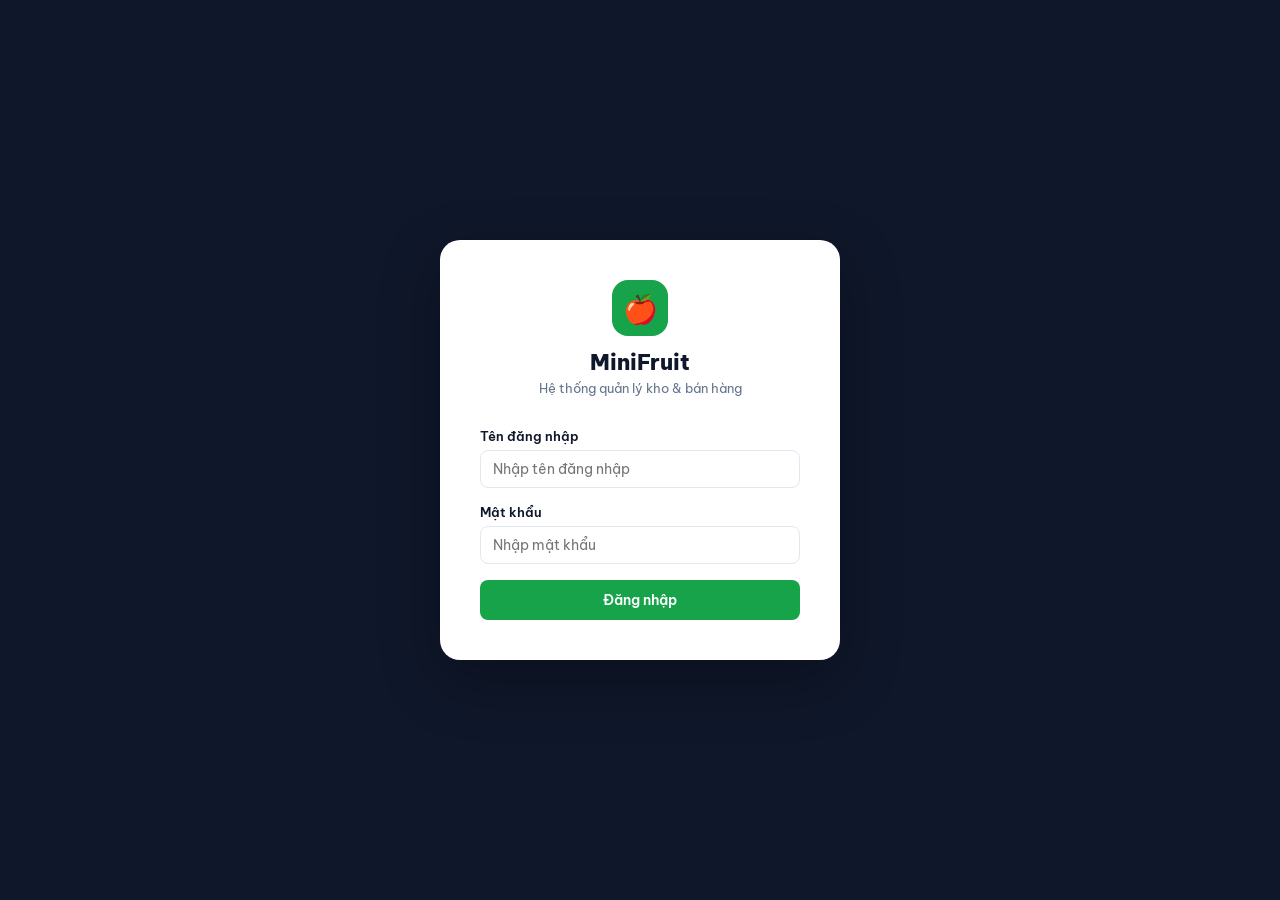
==== index.html @ 083e9dae "Up dự án để lấy tên miền" ====
<!DOCTYPE html>
<html lang="vi">
<head>
    <meta charset="UTF-8">
    <meta name="viewport" content="width=device-width, initial-scale=1.0">
    <title>MiniFruit — Đăng nhập</title>
    <link rel="stylesheet" href="css/style.css">
</head>
<body>
<div class="login-page">
    <div class="login-card">
        <div class="login-logo">
            <div class="icon">🍎</div>
            <h1>MiniFruit</h1>
            <p>Hệ thống quản lý kho & bán hàng</p>
        </div>
        <div class="alert alert-danger" id="error-msg"></div>
        <div class="form-group">
            <label class="form-label">Tên đăng nhập</label>
            <input class="form-control" type="text" id="username" placeholder="Nhập tên đăng nhập">
        </div>
        <div class="form-group">
            <label class="form-label">Mật khẩu</label>
            <input class="form-control" type="password" id="password" placeholder="Nhập mật khẩu">
        </div>
        <button class="btn btn-primary" style="width:100%;justify-content:center;padding:11px"
                id="btn-login" onclick="doLogin()">
            Đăng nhập
        </button>
    </div>
</div>
<script src="js/auth.js"></script>
<script>
    // Thêm dòng này vào đầu script của index.html
    localStorage.setItem('loginUrl', window.location.href);
    if (localStorage.getItem('token')) window.location.href = 'dashboard.html';

    async function doLogin() {
        const btn = document.getElementById('btn-login');
        const err = document.getElementById('error-msg');
        const username = document.getElementById('username').value.trim();
        const password = document.getElementById('password').value;

        if (!username || !password) {
            err.textContent = 'Vui lòng nhập đầy đủ thông tin';
            err.classList.add('show'); return;
        }

        btn.innerHTML = '<span class="spinner"></span> Đang đăng nhập...';
        btn.disabled = true;

        try {
            const res = await fetch('https://minifruit-backend-production.up.railway.app/api/auth/login', {
                method: 'POST',
                headers: { 'Content-Type': 'application/json' },
                body: JSON.stringify({ username, password })
            });
            const data = await res.json();
            if (res.ok) {
                saveAuth(data);
                window.location.href = 'dashboard.html';
            } else {
                err.textContent = data || 'Sai tên đăng nhập hoặc mật khẩu';
                err.classList.add('show');
            }
        } catch (e) {
            err.textContent = 'Không kết nối được server';
            err.classList.add('show');
        }

        btn.innerHTML = 'Đăng nhập';
        btn.disabled = false;
    }

    document.addEventListener('keydown', e => {
        if (e.key === 'Enter') doLogin();
    });
</script>
</body>
</html>
---- css/style.css ----
@import url('https://fonts.googleapis.com/css2?family=Be+Vietnam+Pro:wght@300;400;500;600;700&display=swap');

:root {
    --primary: #16a34a;
    --primary-dark: #15803d;
    --primary-light: #dcfce7;
    --sidebar-bg: #0f172a;
    --sidebar-text: #94a3b8;
    --sidebar-active: #1e293b;
    --bg: #f8fafc;
    --card: #ffffff;
    --text: #0f172a;
    --text-muted: #64748b;
    --border: #e2e8f0;
    --danger: #ef4444;
    --warning: #f59e0b;
    --info: #3b82f6;
    --shadow: 0 1px 3px rgba(0,0,0,0.08), 0 1px 2px rgba(0,0,0,0.04);
    --shadow-md: 0 4px 6px rgba(0,0,0,0.07), 0 2px 4px rgba(0,0,0,0.05);
}

* { margin: 0; padding: 0; box-sizing: border-box; }

body {
    font-family: 'Be Vietnam Pro', sans-serif;
    background: var(--bg);
    color: var(--text);
    font-size: 14px;
}

/* ===== LAYOUT ===== */
.app-layout {
    display: flex;
    min-height: 100vh;
}

/* ===== SIDEBAR ===== */
.sidebar {
    width: 240px;
    background: var(--sidebar-bg);
    display: flex;
    flex-direction: column;
    position: fixed;
    height: 100vh;
    z-index: 100;
}

.sidebar-logo {
    padding: 24px 20px;
    border-bottom: 1px solid #1e293b;
    display: flex;
    align-items: center;
    gap: 10px;
}

.sidebar-logo .logo-icon {
    width: 36px;
    height: 36px;
    background: var(--primary);
    border-radius: 10px;
    display: flex;
    align-items: center;
    justify-content: center;
    font-size: 18px;
}

.sidebar-logo span {
    color: #fff;
    font-size: 16px;
    font-weight: 700;
    letter-spacing: -0.3px;
}

.sidebar-nav {
    flex: 1;
    padding: 16px 0;
    overflow-y: auto;
}

.nav-section {
    padding: 0 12px;
    margin-bottom: 8px;
}

.nav-label {
    color: #475569;
    font-size: 10px;
    font-weight: 600;
    text-transform: uppercase;
    letter-spacing: 1px;
    padding: 8px 8px 4px;
}

.nav-item {
    display: flex;
    align-items: center;
    gap: 10px;
    padding: 9px 12px;
    border-radius: 8px;
    color: var(--sidebar-text);
    text-decoration: none;
    font-size: 13.5px;
    font-weight: 500;
    transition: all 0.15s;
    margin-bottom: 2px;
    cursor: pointer;
}

.nav-item:hover {
    background: #1e293b;
    color: #fff;
}

.nav-item.active {
    background: var(--primary);
    color: #fff;
}

.nav-item .icon { font-size: 16px; width: 20px; text-align: center; }

.sidebar-footer {
    padding: 16px;
    border-top: 1px solid #1e293b;
}

.user-card {
    display: flex;
    align-items: center;
    gap: 10px;
    padding: 10px;
    border-radius: 8px;
    background: #1e293b;
}

.user-avatar {
    width: 32px;
    height: 32px;
    background: var(--primary);
    border-radius: 8px;
    display: flex;
    align-items: center;
    justify-content: center;
    color: #fff;
    font-weight: 700;
    font-size: 13px;
}

.user-info { flex: 1; }
.user-name { color: #fff; font-size: 13px; font-weight: 600; }
.user-role { color: #64748b; font-size: 11px; }

.btn-logout {
    background: none;
    border: none;
    color: #64748b;
    cursor: pointer;
    font-size: 16px;
    padding: 4px;
    border-radius: 4px;
    transition: color 0.15s;
}
.btn-logout:hover { color: var(--danger); }

/* ===== MAIN CONTENT ===== */
.main-content {
    margin-left: 240px;
    flex: 1;
    display: flex;
    flex-direction: column;
}

.topbar {
    background: var(--card);
    border-bottom: 1px solid var(--border);
    padding: 0 24px;
    height: 60px;
    display: flex;
    align-items: center;
    justify-content: space-between;
    position: sticky;
    top: 0;
    z-index: 50;
}

.topbar-title {
    font-size: 16px;
    font-weight: 700;
    color: var(--text);
}

.topbar-actions { display: flex; align-items: center; gap: 12px; }

.badge-notif {
    position: relative;
    background: none;
    border: none;
    font-size: 18px;
    cursor: pointer;
    padding: 6px;
    border-radius: 8px;
    transition: background 0.15s;
}
.badge-notif:hover { background: var(--bg); }
.badge-notif span {
    position: absolute;
    top: 2px; right: 2px;
    width: 8px; height: 8px;
    background: var(--danger);
    border-radius: 50%;
}

.page-content { padding: 24px; }

/* ===== CARDS ===== */
.card {
    background: var(--card);
    border-radius: 12px;
    border: 1px solid var(--border);
    box-shadow: var(--shadow);
}

.card-header {
    padding: 16px 20px;
    border-bottom: 1px solid var(--border);
    display: flex;
    align-items: center;
    justify-content: space-between;
}

.card-title {
    font-size: 15px;
    font-weight: 700;
    color: var(--text);
}

.card-body { padding: 20px; }

/* ===== STAT CARDS ===== */
.stats-grid {
    display: grid;
    grid-template-columns: repeat(4, 1fr);
    gap: 16px;
    margin-bottom: 24px;
}

.stat-card {
    background: var(--card);
    border-radius: 12px;
    padding: 20px;
    border: 1px solid var(--border);
    box-shadow: var(--shadow);
    display: flex;
    align-items: center;
    gap: 16px;
}

.stat-icon {
    width: 48px;
    height: 48px;
    border-radius: 12px;
    display: flex;
    align-items: center;
    justify-content: center;
    font-size: 22px;
}

.stat-icon.green { background: #dcfce7; }
.stat-icon.blue { background: #dbeafe; }
.stat-icon.amber { background: #fef3c7; }
.stat-icon.red { background: #fee2e2; }

.stat-value {
    font-size: 24px;
    font-weight: 700;
    color: var(--text);
    line-height: 1;
    margin-bottom: 4px;
}

.stat-label { color: var(--text-muted); font-size: 13px; }

/* ===== TABLE ===== */
.table-wrap { overflow-x: auto; }

table {
    width: 100%;
    border-collapse: collapse;
}

thead th {
    padding: 10px 16px;
    text-align: left;
    font-size: 12px;
    font-weight: 600;
    color: var(--text-muted);
    text-transform: uppercase;
    letter-spacing: 0.5px;
    background: var(--bg);
    border-bottom: 1px solid var(--border);
}

tbody td {
    padding: 12px 16px;
    border-bottom: 1px solid var(--border);
    font-size: 13.5px;
    color: var(--text);
}

tbody tr:hover { background: #f8fafc; }
tbody tr:last-child td { border-bottom: none; }

/* ===== BUTTONS ===== */
.btn {
    display: inline-flex;
    align-items: center;
    gap: 6px;
    padding: 8px 16px;
    border-radius: 8px;
    font-size: 13.5px;
    font-weight: 600;
    cursor: pointer;
    border: none;
    transition: all 0.15s;
    text-decoration: none;
    font-family: inherit;
}

.btn-primary { background: var(--primary); color: #fff; }
.btn-primary:hover { background: var(--primary-dark); }
.btn-danger { background: var(--danger); color: #fff; }
.btn-danger:hover { background: #dc2626; }
.btn-outline {
    background: transparent;
    border: 1px solid var(--border);
    color: var(--text);
}
.btn-outline:hover { background: var(--bg); }
.btn-sm { padding: 5px 10px; font-size: 12px; }

/* ===== BADGES ===== */
.badge {
    display: inline-flex;
    align-items: center;
    padding: 3px 8px;
    border-radius: 20px;
    font-size: 11px;
    font-weight: 600;
}
.badge-success { background: #dcfce7; color: #15803d; }
.badge-danger { background: #fee2e2; color: #dc2626; }
.badge-warning { background: #fef3c7; color: #b45309; }
.badge-info { background: #dbeafe; color: #1d4ed8; }

/* ===== FORM ===== */
.form-group { margin-bottom: 16px; }
.form-label {
    display: block;
    font-size: 13px;
    font-weight: 600;
    color: var(--text);
    margin-bottom: 6px;
}
.form-control {
    width: 100%;
    padding: 9px 12px;
    border: 1px solid var(--border);
    border-radius: 8px;
    font-size: 13.5px;
    font-family: inherit;
    color: var(--text);
    background: var(--card);
    transition: border-color 0.15s;
    outline: none;
}
.form-control:focus { border-color: var(--primary); }

.form-grid { display: grid; grid-template-columns: 1fr 1fr; gap: 16px; }

/* ===== MODAL ===== */
.modal-overlay {
    display: none;
    position: fixed;
    inset: 0;
    background: rgba(0,0,0,0.4);
    z-index: 200;
    align-items: center;
    justify-content: center;
}
.modal-overlay.open { display: flex; }
.modal {
    background: var(--card);
    border-radius: 16px;
    width: 480px;
    max-width: 95vw;
    box-shadow: 0 20px 60px rgba(0,0,0,0.15);
    animation: modalIn 0.2s ease;
}
@keyframes modalIn {
    from { transform: scale(0.95); opacity: 0; }
    to { transform: scale(1); opacity: 1; }
}
.modal-header {
    padding: 20px 24px 16px;
    border-bottom: 1px solid var(--border);
    display: flex;
    align-items: center;
    justify-content: space-between;
}
.modal-title { font-size: 16px; font-weight: 700; }
.modal-close {
    background: none; border: none; font-size: 20px;
    cursor: pointer; color: var(--text-muted); padding: 4px;
    border-radius: 6px; transition: background 0.15s;
}
.modal-close:hover { background: var(--bg); }
.modal-body { padding: 20px 24px; }
.modal-footer {
    padding: 16px 24px;
    border-top: 1px solid var(--border);
    display: flex;
    justify-content: flex-end;
    gap: 10px;
}

/* ===== LOGIN ===== */
.login-page {
    min-height: 100vh;
    background: var(--sidebar-bg);
    display: flex;
    align-items: center;
    justify-content: center;
}
.login-card {
    background: var(--card);
    border-radius: 20px;
    padding: 40px;
    width: 400px;
    box-shadow: 0 20px 60px rgba(0,0,0,0.3);
}
.login-logo {
    text-align: center;
    margin-bottom: 32px;
}
.login-logo .icon {
    width: 56px; height: 56px;
    background: var(--primary);
    border-radius: 16px;
    display: flex; align-items: center; justify-content: center;
    font-size: 28px; margin: 0 auto 12px;
}
.login-logo h1 { font-size: 22px; font-weight: 800; }
.login-logo p { color: var(--text-muted); font-size: 13px; margin-top: 4px; }

.alert {
    padding: 10px 14px;
    border-radius: 8px;
    font-size: 13px;
    margin-bottom: 16px;
    display: none;
}
.alert-danger { background: #fee2e2; color: #dc2626; border: 1px solid #fca5a5; }
.alert.show { display: block; }

/* ===== SEARCH ===== */
.search-bar {
    display: flex;
    align-items: center;
    gap: 8px;
    background: var(--bg);
    border: 1px solid var(--border);
    border-radius: 8px;
    padding: 0 12px;
}
.search-bar input {
    border: none; background: none; outline: none;
    padding: 8px 0; font-size: 13.5px; font-family: inherit;
    color: var(--text); width: 220px;
}

/* ===== EMPTY STATE ===== */
.empty-state {
    text-align: center;
    padding: 48px 24px;
    color: var(--text-muted);
}
.empty-state .icon { font-size: 40px; margin-bottom: 12px; }
.empty-state p { font-size: 14px; }

/* ===== LOADING ===== */
.spinner {
    width: 20px; height: 20px;
    border: 2px solid #fff;
    border-top-color: transparent;
    border-radius: 50%;
    animation: spin 0.6s linear infinite;
    display: inline-block;
}
@keyframes spin { to { transform: rotate(360deg); } }

/* ===== TOAST ===== */
.toast-container {
    position: fixed;
    bottom: 24px; right: 24px;
    z-index: 999;
    display: flex;
    flex-direction: column;
    gap: 8px;
}
.toast {
    background: var(--sidebar-bg);
    color: #fff;
    padding: 12px 16px;
    border-radius: 10px;
    font-size: 13.5px;
    display: flex;
    align-items: center;
    gap: 8px;
    box-shadow: var(--shadow-md);
    animation: toastIn 0.3s ease;
}
@keyframes toastIn {
    from { transform: translateX(100%); opacity: 0; }
    to { transform: translateX(0); opacity: 1; }
}
.toast.success { border-left: 3px solid var(--primary); }
.toast.error { border-left: 3px solid var(--danger); }
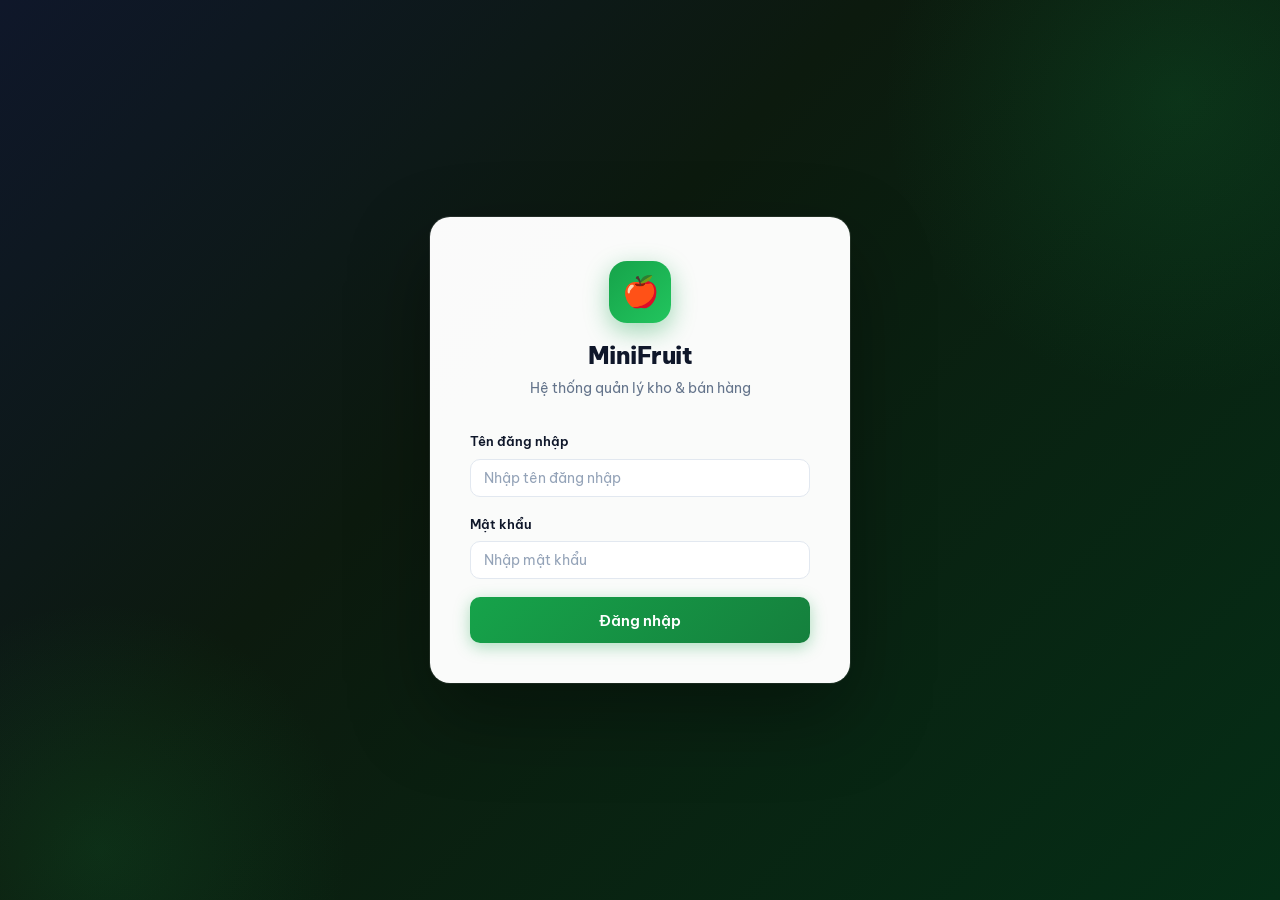
==== commit 445e01f4: "update" ====
--- a/index.html
+++ b/index.html
@@ -4,7 +4,7 @@
     <meta charset="UTF-8">
     <meta name="viewport" content="width=device-width, initial-scale=1.0">
     <title>MiniFruit — Đăng nhập</title>
-    <link rel="stylesheet" href="css/style.css">
+    <link rel="stylesheet" href="css/style.css?v=4">
 </head>
 <body>
 <div class="login-page">
@@ -29,7 +29,7 @@
         </button>
     </div>
 </div>
-<script src="js/auth.js"></script>
+<script src="js/auth.js?v=3"></script>
 <script>
     // Thêm dòng này vào đầu script của index.html
     localStorage.setItem('loginUrl', window.location.href);
@@ -50,7 +50,7 @@
         btn.disabled = true;
 
         try {
-            const res = await fetch('https://minifruit-backend-production.up.railway.app/api/auth/login', {
+            const res = await fetch('https://minifruit-backend-production-f318.up.railway.app/api/auth/login', {
                 method: 'POST',
                 headers: { 'Content-Type': 'application/json' },
                 body: JSON.stringify({ username, password })
--- a/css/style.css
+++ b/css/style.css
@@ -1,526 +1,747 @@
-@import url('https://fonts.googleapis.com/css2?family=Be+Vietnam+Pro:wght@300;400;500;600;700&display=swap');
-
+@import url('https://fonts.googleapis.com/css2?family=Be+Vietnam+Pro:ital,wght@0,300;0,400;0,500;0,600;0,700;0,800;1,400&display=swap');
+
+/* ===== DESIGN TOKENS ===== */
 :root {
-    --primary: #16a34a;
-    --primary-dark: #15803d;
-    --primary-light: #dcfce7;
-    --sidebar-bg: #0f172a;
-    --sidebar-text: #94a3b8;
-    --sidebar-active: #1e293b;
-    --bg: #f8fafc;
-    --card: #ffffff;
-    --text: #0f172a;
-    --text-muted: #64748b;
-    --border: #e2e8f0;
-    --danger: #ef4444;
-    --warning: #f59e0b;
-    --info: #3b82f6;
-    --shadow: 0 1px 3px rgba(0,0,0,0.08), 0 1px 2px rgba(0,0,0,0.04);
-    --shadow-md: 0 4px 6px rgba(0,0,0,0.07), 0 2px 4px rgba(0,0,0,0.05);
-}
-
-* { margin: 0; padding: 0; box-sizing: border-box; }
+    --primary:        #16a34a;
+    --primary-dark:   #15803d;
+    --primary-light:  #f0fdf4;
+    --primary-glow:   rgba(22,163,74,0.25);
+
+    --sidebar-bg:     #0f172a;
+    --sidebar-border: rgba(255,255,255,0.06);
+    --sidebar-hover:  rgba(255,255,255,0.07);
+    --sidebar-active: rgba(22,163,74,0.18);
+    --sidebar-text:   #94a3b8;
+
+    --bg:             #f1f5f9;
+    --card:           #ffffff;
+    --text:           #0f172a;
+    --text-muted:     #64748b;
+    --text-light:     #94a3b8;
+    --border:         #e2e8f0;
+    --border-light:   #f1f5f9;
+
+    --danger:         #ef4444;
+    --danger-light:   #fef2f2;
+    --warning:        #f59e0b;
+    --warning-light:  #fffbeb;
+    --info:           #3b82f6;
+    --info-light:     #eff6ff;
+    --success-light:  #f0fdf4;
+
+    --shadow-xs:  0 1px 2px rgba(15,23,42,0.06);
+    --shadow-sm:  0 2px 8px rgba(15,23,42,0.08), 0 1px 3px rgba(15,23,42,0.06);
+    --shadow-md:  0 8px 24px rgba(15,23,42,0.10), 0 2px 8px rgba(15,23,42,0.06);
+    --shadow-lg:  0 20px 48px rgba(15,23,42,0.14), 0 4px 12px rgba(15,23,42,0.08);
+    --shadow-glow: 0 0 0 3px var(--primary-glow);
+
+    --radius-sm:  6px;
+    --radius-md:  10px;
+    --radius-lg:  14px;
+    --radius-xl:  20px;
+
+    --transition: all 0.18s cubic-bezier(0.4,0,0.2,1);
+}
+
+/* ===== RESET ===== */
+*, *::before, *::after { margin:0; padding:0; box-sizing:border-box; }
+
+html { scroll-behavior: smooth; }
 
 body {
-    font-family: 'Be Vietnam Pro', sans-serif;
+    font-family: 'Be Vietnam Pro', system-ui, sans-serif;
     background: var(--bg);
     color: var(--text);
     font-size: 14px;
+    line-height: 1.5;
+    -webkit-font-smoothing: antialiased;
 }
 
 /* ===== LAYOUT ===== */
-.app-layout {
-    display: flex;
-    min-height: 100vh;
-}
+.app-layout { display:flex; min-height:100vh; }
 
 /* ===== SIDEBAR ===== */
 .sidebar {
-    width: 240px;
+    width: 248px;
     background: var(--sidebar-bg);
+    background-image: linear-gradient(180deg, #0f172a 0%, #0c1220 100%);
     display: flex;
     flex-direction: column;
     position: fixed;
     height: 100vh;
     z-index: 100;
-}
-
+    border-right: 1px solid var(--sidebar-border);
+}
+
+/* Logo */
 .sidebar-logo {
-    padding: 24px 20px;
-    border-bottom: 1px solid #1e293b;
+    padding: 22px 18px;
+    border-bottom: 1px solid var(--sidebar-border);
     display: flex;
     align-items: center;
-    gap: 10px;
+    gap: 12px;
 }
 
 .sidebar-logo .logo-icon {
-    width: 36px;
-    height: 36px;
-    background: var(--primary);
-    border-radius: 10px;
-    display: flex;
-    align-items: center;
-    justify-content: center;
-    font-size: 18px;
+    width: 38px; height: 38px;
+    background: linear-gradient(135deg, #16a34a, #22c55e);
+    border-radius: 11px;
+    display: flex; align-items: center; justify-content: center;
+    font-size: 19px;
+    box-shadow: 0 4px 12px rgba(22,163,74,0.4);
+    flex-shrink: 0;
 }
 
 .sidebar-logo span {
-    color: #fff;
+    color: #f8fafc;
     font-size: 16px;
-    font-weight: 700;
-    letter-spacing: -0.3px;
-}
-
+    font-weight: 800;
+    letter-spacing: -0.4px;
+}
+
+/* Nav */
 .sidebar-nav {
     flex: 1;
-    padding: 16px 0;
+    padding: 14px 10px;
     overflow-y: auto;
-}
-
-.nav-section {
-    padding: 0 12px;
-    margin-bottom: 8px;
-}
-
-.nav-label {
-    color: #475569;
-    font-size: 10px;
-    font-weight: 600;
-    text-transform: uppercase;
-    letter-spacing: 1px;
-    padding: 8px 8px 4px;
-}
+    scrollbar-width: none;
+}
+.sidebar-nav::-webkit-scrollbar { display: none; }
 
 .nav-item {
     display: flex;
     align-items: center;
     gap: 10px;
     padding: 9px 12px;
-    border-radius: 8px;
+    border-radius: var(--radius-md);
     color: var(--sidebar-text);
     text-decoration: none;
     font-size: 13.5px;
     font-weight: 500;
-    transition: all 0.15s;
-    margin-bottom: 2px;
+    transition: var(--transition);
+    margin-bottom: 3px;
     cursor: pointer;
+    position: relative;
 }
 
 .nav-item:hover {
-    background: #1e293b;
-    color: #fff;
+    background: var(--sidebar-hover);
+    color: #e2e8f0;
 }
 
 .nav-item.active {
-    background: var(--primary);
-    color: #fff;
-}
-
-.nav-item .icon { font-size: 16px; width: 20px; text-align: center; }
-
+    background: var(--sidebar-active);
+    color: #4ade80;
+    font-weight: 600;
+}
+
+.nav-item.active::before {
+    content: '';
+    position: absolute;
+    left: 0; top: 20%; height: 60%;
+    width: 3px;
+    background: #22c55e;
+    border-radius: 0 3px 3px 0;
+}
+
+.nav-item .icon {
+    font-size: 16px;
+    width: 22px;
+    text-align: center;
+    opacity: 0.9;
+}
+
+/* Sidebar footer */
 .sidebar-footer {
-    padding: 16px;
-    border-top: 1px solid #1e293b;
+    padding: 14px;
+    border-top: 1px solid var(--sidebar-border);
 }
 
 .user-card {
     display: flex;
     align-items: center;
     gap: 10px;
-    padding: 10px;
-    border-radius: 8px;
-    background: #1e293b;
-}
+    padding: 10px 12px;
+    border-radius: var(--radius-md);
+    background: rgba(255,255,255,0.05);
+    border: 1px solid var(--sidebar-border);
+    transition: var(--transition);
+}
+.user-card:hover { background: rgba(255,255,255,0.08); }
 
 .user-avatar {
-    width: 32px;
-    height: 32px;
-    background: var(--primary);
-    border-radius: 8px;
-    display: flex;
-    align-items: center;
-    justify-content: center;
+    width: 34px; height: 34px;
+    background: linear-gradient(135deg, #16a34a, #22c55e);
+    border-radius: 9px;
+    display: flex; align-items: center; justify-content: center;
     color: #fff;
     font-weight: 700;
     font-size: 13px;
-}
-
-.user-info { flex: 1; }
-.user-name { color: #fff; font-size: 13px; font-weight: 600; }
-.user-role { color: #64748b; font-size: 11px; }
+    flex-shrink: 0;
+    box-shadow: 0 2px 8px rgba(22,163,74,0.35);
+}
+
+.user-info { flex:1; min-width:0; }
+.user-name { color:#f1f5f9; font-size:13px; font-weight:600; white-space:nowrap; overflow:hidden; text-overflow:ellipsis; }
+.user-role { color:#475569; font-size:11px; font-weight:500; margin-top:1px; }
 
 .btn-logout {
-    background: none;
-    border: none;
-    color: #64748b;
-    cursor: pointer;
-    font-size: 16px;
-    padding: 4px;
-    border-radius: 4px;
-    transition: color 0.15s;
-}
-.btn-logout:hover { color: var(--danger); }
+    background: none; border: none;
+    color: #475569; cursor: pointer;
+    font-size: 15px; padding: 5px;
+    border-radius: var(--radius-sm);
+    transition: var(--transition);
+    line-height: 1;
+}
+.btn-logout:hover { color: var(--danger); background: rgba(239,68,68,0.12); }
 
 /* ===== MAIN CONTENT ===== */
-.main-content {
-    margin-left: 240px;
-    flex: 1;
-    display: flex;
-    flex-direction: column;
-}
-
+.main-content { margin-left: 248px; flex:1; display:flex; flex-direction:column; min-height:100vh; }
+
+/* Topbar */
 .topbar {
     background: var(--card);
     border-bottom: 1px solid var(--border);
-    padding: 0 24px;
-    height: 60px;
-    display: flex;
-    align-items: center;
-    justify-content: space-between;
-    position: sticky;
-    top: 0;
-    z-index: 50;
+    padding: 0 28px;
+    height: 62px;
+    display: flex; align-items: center; justify-content: space-between;
+    position: sticky; top:0; z-index:50;
+    box-shadow: var(--shadow-xs);
 }
 
 .topbar-title {
-    font-size: 16px;
+    font-size: 17px;
     font-weight: 700;
     color: var(--text);
-}
-
-.topbar-actions { display: flex; align-items: center; gap: 12px; }
-
-.badge-notif {
-    position: relative;
-    background: none;
-    border: none;
-    font-size: 18px;
-    cursor: pointer;
-    padding: 6px;
-    border-radius: 8px;
-    transition: background 0.15s;
-}
-.badge-notif:hover { background: var(--bg); }
-.badge-notif span {
-    position: absolute;
-    top: 2px; right: 2px;
-    width: 8px; height: 8px;
-    background: var(--danger);
-    border-radius: 50%;
-}
-
-.page-content { padding: 24px; }
+    letter-spacing: -0.3px;
+}
+
+.topbar-actions { display:flex; align-items:center; gap:10px; }
+
+/* Page content */
+.page-content { padding: 28px; }
 
 /* ===== CARDS ===== */
 .card {
     background: var(--card);
-    border-radius: 12px;
+    border-radius: var(--radius-lg);
     border: 1px solid var(--border);
-    box-shadow: var(--shadow);
+    box-shadow: var(--shadow-sm);
+    transition: var(--transition);
+    overflow: hidden;
 }
 
 .card-header {
-    padding: 16px 20px;
-    border-bottom: 1px solid var(--border);
-    display: flex;
-    align-items: center;
-    justify-content: space-between;
+    padding: 18px 22px;
+    border-bottom: 1px solid var(--border-light);
+    display: flex; align-items: center; justify-content: space-between;
+    background: #fafbfc;
 }
 
 .card-title {
-    font-size: 15px;
+    font-size: 14.5px;
     font-weight: 700;
     color: var(--text);
-}
-
-.card-body { padding: 20px; }
+    letter-spacing: -0.2px;
+}
+
+.card-body { padding: 22px; }
 
 /* ===== STAT CARDS ===== */
 .stats-grid {
     display: grid;
     grid-template-columns: repeat(4, 1fr);
-    gap: 16px;
-    margin-bottom: 24px;
+    gap: 18px;
+    margin-bottom: 26px;
 }
 
 .stat-card {
     background: var(--card);
-    border-radius: 12px;
-    padding: 20px;
+    border-radius: var(--radius-lg);
+    padding: 22px 20px;
     border: 1px solid var(--border);
-    box-shadow: var(--shadow);
-    display: flex;
-    align-items: center;
-    gap: 16px;
-}
+    box-shadow: var(--shadow-sm);
+    display: flex; align-items: center; gap: 16px;
+    transition: var(--transition);
+    position: relative;
+    overflow: hidden;
+}
+
+.stat-card::after {
+    content: '';
+    position: absolute;
+    inset: 0 0 0 auto;
+    width: 4px;
+    border-radius: 0 var(--radius-lg) var(--radius-lg) 0;
+}
+
+.stat-card:hover { transform: translateY(-2px); box-shadow: var(--shadow-md); }
 
 .stat-icon {
-    width: 48px;
-    height: 48px;
-    border-radius: 12px;
-    display: flex;
-    align-items: center;
-    justify-content: center;
+    width: 50px; height: 50px;
+    border-radius: var(--radius-lg);
+    display: flex; align-items: center; justify-content: center;
     font-size: 22px;
-}
-
-.stat-icon.green { background: #dcfce7; }
-.stat-icon.blue { background: #dbeafe; }
-.stat-icon.amber { background: #fef3c7; }
-.stat-icon.red { background: #fee2e2; }
+    flex-shrink: 0;
+}
+
+.stat-icon.green { background: linear-gradient(135deg, #dcfce7, #bbf7d0); }
+.stat-icon.blue  { background: linear-gradient(135deg, #dbeafe, #bfdbfe); }
+.stat-icon.amber { background: linear-gradient(135deg, #fef3c7, #fde68a); }
+.stat-icon.red   { background: linear-gradient(135deg, #fee2e2, #fecaca); }
 
 .stat-value {
-    font-size: 24px;
-    font-weight: 700;
+    font-size: 26px;
+    font-weight: 800;
     color: var(--text);
     line-height: 1;
-    margin-bottom: 4px;
-}
-
-.stat-label { color: var(--text-muted); font-size: 13px; }
+    margin-bottom: 5px;
+    letter-spacing: -0.5px;
+}
+
+.stat-label { color: var(--text-muted); font-size: 12.5px; font-weight: 500; }
 
 /* ===== TABLE ===== */
 .table-wrap { overflow-x: auto; }
 
-table {
-    width: 100%;
-    border-collapse: collapse;
-}
+table { width:100%; border-collapse:collapse; }
 
 thead th {
-    padding: 10px 16px;
+    padding: 11px 18px;
     text-align: left;
-    font-size: 12px;
-    font-weight: 600;
+    font-size: 11.5px;
+    font-weight: 700;
     color: var(--text-muted);
     text-transform: uppercase;
-    letter-spacing: 0.5px;
-    background: var(--bg);
-    border-bottom: 1px solid var(--border);
+    letter-spacing: 0.6px;
+    background: #f8fafc;
+    border-bottom: 2px solid var(--border);
+    white-space: nowrap;
 }
 
 tbody td {
-    padding: 12px 16px;
-    border-bottom: 1px solid var(--border);
+    padding: 13px 18px;
+    border-bottom: 1px solid #f1f5f9;
     font-size: 13.5px;
     color: var(--text);
-}
-
-tbody tr:hover { background: #f8fafc; }
+    vertical-align: middle;
+}
+
+tbody tr { transition: background 0.1s; }
+tbody tr:hover { background: #fafbff; }
 tbody tr:last-child td { border-bottom: none; }
 
 /* ===== BUTTONS ===== */
 .btn {
     display: inline-flex;
-    align-items: center;
-    gap: 6px;
+    align-items: center; gap: 7px;
     padding: 8px 16px;
-    border-radius: 8px;
+    border-radius: var(--radius-md);
     font-size: 13.5px;
     font-weight: 600;
     cursor: pointer;
     border: none;
-    transition: all 0.15s;
+    transition: var(--transition);
     text-decoration: none;
     font-family: inherit;
-}
-
-.btn-primary { background: var(--primary); color: #fff; }
-.btn-primary:hover { background: var(--primary-dark); }
-.btn-danger { background: var(--danger); color: #fff; }
-.btn-danger:hover { background: #dc2626; }
+    letter-spacing: -0.1px;
+    white-space: nowrap;
+}
+
+.btn-primary {
+    background: linear-gradient(135deg, #16a34a, #15803d);
+    color: #fff;
+    box-shadow: 0 2px 8px rgba(22,163,74,0.30);
+}
+.btn-primary:hover {
+    background: linear-gradient(135deg, #15803d, #166534);
+    box-shadow: 0 4px 14px rgba(22,163,74,0.40);
+    transform: translateY(-1px);
+}
+.btn-primary:active { transform: translateY(0); }
+
+.btn-danger {
+    background: linear-gradient(135deg, #ef4444, #dc2626);
+    color: #fff;
+    box-shadow: 0 2px 8px rgba(239,68,68,0.25);
+}
+.btn-danger:hover {
+    background: linear-gradient(135deg, #dc2626, #b91c1c);
+    box-shadow: 0 4px 14px rgba(239,68,68,0.35);
+    transform: translateY(-1px);
+}
+
 .btn-outline {
-    background: transparent;
-    border: 1px solid var(--border);
-    color: var(--text);
-}
-.btn-outline:hover { background: var(--bg); }
-.btn-sm { padding: 5px 10px; font-size: 12px; }
+    background: var(--card);
+    border: 1.5px solid var(--border);
+    color: var(--text-muted);
+    box-shadow: var(--shadow-xs);
+}
+.btn-outline:hover { border-color: #cbd5e1; color: var(--text); background: var(--bg); }
+
+.btn-sm { padding: 5px 11px; font-size: 12px; border-radius: var(--radius-sm); }
+.btn-ghost { background:none; border:none; color:var(--text-muted); padding:5px 8px; }
+.btn-ghost:hover { background:var(--bg); color:var(--text); }
 
 /* ===== BADGES ===== */
 .badge {
-    display: inline-flex;
-    align-items: center;
-    padding: 3px 8px;
+    display: inline-flex; align-items: center;
+    padding: 3px 9px;
     border-radius: 20px;
-    font-size: 11px;
+    font-size: 11.5px;
     font-weight: 600;
+    letter-spacing: 0.1px;
 }
 .badge-success { background: #dcfce7; color: #15803d; }
-.badge-danger { background: #fee2e2; color: #dc2626; }
+.badge-danger  { background: #fee2e2; color: #dc2626; }
 .badge-warning { background: #fef3c7; color: #b45309; }
-.badge-info { background: #dbeafe; color: #1d4ed8; }
+.badge-info    { background: #dbeafe; color: #1d4ed8; }
+.badge-gray    { background: #f1f5f9; color: #475569; }
 
 /* ===== FORM ===== */
-.form-group { margin-bottom: 16px; }
+.form-group { margin-bottom: 18px; }
+
 .form-label {
     display: block;
     font-size: 13px;
     font-weight: 600;
     color: var(--text);
-    margin-bottom: 6px;
-}
+    margin-bottom: 7px;
+}
+
 .form-control {
     width: 100%;
-    padding: 9px 12px;
-    border: 1px solid var(--border);
-    border-radius: 8px;
+    padding: 9px 13px;
+    border: 1.5px solid var(--border);
+    border-radius: var(--radius-md);
     font-size: 13.5px;
     font-family: inherit;
     color: var(--text);
     background: var(--card);
-    transition: border-color 0.15s;
+    transition: var(--transition);
     outline: none;
 }
-.form-control:focus { border-color: var(--primary); }
-
-.form-grid { display: grid; grid-template-columns: 1fr 1fr; gap: 16px; }
+.form-control:hover  { border-color: #cbd5e1; }
+.form-control:focus  { border-color: var(--primary); box-shadow: var(--shadow-glow); }
+.form-control::placeholder { color: #94a3b8; }
+
+select.form-control { cursor: pointer; }
+
+.form-grid { display:grid; grid-template-columns:1fr 1fr; gap:16px; }
 
 /* ===== MODAL ===== */
 .modal-overlay {
     display: none;
-    position: fixed;
-    inset: 0;
-    background: rgba(0,0,0,0.4);
+    position: fixed; inset:0;
+    background: rgba(15,23,42,0.5);
+    backdrop-filter: blur(4px);
     z-index: 200;
-    align-items: center;
-    justify-content: center;
-}
-.modal-overlay.open { display: flex; }
+    align-items: center; justify-content: center;
+    padding: 20px;
+}
+.modal-overlay.open { display:flex; }
+
 .modal {
     background: var(--card);
-    border-radius: 16px;
-    width: 480px;
-    max-width: 95vw;
-    box-shadow: 0 20px 60px rgba(0,0,0,0.15);
-    animation: modalIn 0.2s ease;
+    border-radius: var(--radius-xl);
+    width: 500px;
+    max-width: 100%;
+    max-height: 90vh;
+    overflow-y: auto;
+    box-shadow: var(--shadow-lg);
+    border: 1px solid rgba(255,255,255,0.8);
+    animation: modalIn 0.22s cubic-bezier(0.34,1.3,0.64,1);
 }
 @keyframes modalIn {
-    from { transform: scale(0.95); opacity: 0; }
-    to { transform: scale(1); opacity: 1; }
-}
+    from { transform: scale(0.93) translateY(8px); opacity:0; }
+    to   { transform: scale(1)    translateY(0);   opacity:1; }
+}
+
 .modal-header {
-    padding: 20px 24px 16px;
-    border-bottom: 1px solid var(--border);
-    display: flex;
-    align-items: center;
-    justify-content: space-between;
-}
-.modal-title { font-size: 16px; font-weight: 700; }
+    padding: 22px 24px 18px;
+    border-bottom: 1px solid var(--border-light);
+    display: flex; align-items: center; justify-content: space-between;
+    background: linear-gradient(180deg, #fafbfc 0%, #fff 100%);
+    position: sticky; top:0; z-index:1;
+    border-radius: var(--radius-xl) var(--radius-xl) 0 0;
+}
+
+.modal-title { font-size: 16px; font-weight: 700; letter-spacing:-0.3px; }
+
 .modal-close {
-    background: none; border: none; font-size: 20px;
-    cursor: pointer; color: var(--text-muted); padding: 4px;
-    border-radius: 6px; transition: background 0.15s;
-}
-.modal-close:hover { background: var(--bg); }
-.modal-body { padding: 20px 24px; }
+    width: 32px; height:32px;
+    background: var(--bg); border: none;
+    border-radius: var(--radius-sm);
+    cursor: pointer; color: var(--text-muted);
+    font-size: 18px; display:flex; align-items:center; justify-content:center;
+    transition: var(--transition);
+}
+.modal-close:hover { background: #fee2e2; color: var(--danger); }
+
+.modal-body { padding: 22px 24px; }
 .modal-footer {
     padding: 16px 24px;
-    border-top: 1px solid var(--border);
-    display: flex;
-    justify-content: flex-end;
-    gap: 10px;
-}
-
-/* ===== LOGIN ===== */
+    border-top: 1px solid var(--border-light);
+    display: flex; justify-content: flex-end; gap: 10px;
+    background: #fafbfc;
+    border-radius: 0 0 var(--radius-xl) var(--radius-xl);
+}
+
+/* ===== LOGIN PAGE ===== */
 .login-page {
     min-height: 100vh;
-    background: var(--sidebar-bg);
-    display: flex;
-    align-items: center;
-    justify-content: center;
-}
+    background: linear-gradient(135deg, #0f172a 0%, #0c1a0e 40%, #052e16 100%);
+    display: flex; align-items: center; justify-content: center;
+    position: relative; overflow: hidden;
+}
+
+/* Decorative circles */
+.login-page::before, .login-page::after {
+    content: '';
+    position: absolute;
+    border-radius: 50%;
+    background: radial-gradient(circle, rgba(22,163,74,0.15), transparent 70%);
+}
+.login-page::before { width:600px; height:600px; top:-200px; right:-200px; }
+.login-page::after  { width:500px; height:500px; bottom:-200px; left:-150px; }
+
 .login-card {
-    background: var(--card);
-    border-radius: 20px;
-    padding: 40px;
-    width: 400px;
-    box-shadow: 0 20px 60px rgba(0,0,0,0.3);
-}
-.login-logo {
-    text-align: center;
-    margin-bottom: 32px;
-}
+    background: rgba(255,255,255,0.98);
+    border-radius: var(--radius-xl);
+    padding: 44px 40px 40px;
+    width: 420px;
+    max-width: calc(100vw - 32px);
+    box-shadow: 0 32px 80px rgba(0,0,0,0.35), 0 0 0 1px rgba(255,255,255,0.1);
+    position: relative;
+    z-index: 1;
+    animation: cardFloat 0.5s cubic-bezier(0.34,1.2,0.64,1) both;
+}
+@keyframes cardFloat {
+    from { transform: translateY(28px); opacity:0; }
+    to   { transform: translateY(0);    opacity:1; }
+}
+
+.login-logo { text-align: center; margin-bottom: 34px; }
+
 .login-logo .icon {
-    width: 56px; height: 56px;
-    background: var(--primary);
-    border-radius: 16px;
+    width: 62px; height: 62px;
+    background: linear-gradient(135deg, #16a34a, #22c55e);
+    border-radius: 18px;
     display: flex; align-items: center; justify-content: center;
-    font-size: 28px; margin: 0 auto 12px;
-}
-.login-logo h1 { font-size: 22px; font-weight: 800; }
-.login-logo p { color: var(--text-muted); font-size: 13px; margin-top: 4px; }
-
+    font-size: 30px;
+    margin: 0 auto 14px;
+    box-shadow: 0 8px 24px rgba(22,163,74,0.40);
+}
+
+.login-logo h1 {
+    font-size: 24px; font-weight: 800;
+    color: var(--text); letter-spacing: -0.5px;
+}
+
+.login-logo p { color: var(--text-muted); font-size: 13.5px; margin-top: 5px; }
+
+/* Login button special */
+.login-card .btn-primary {
+    height: 46px; font-size: 14.5px;
+    background: linear-gradient(135deg, #16a34a, #15803d);
+    box-shadow: 0 4px 16px rgba(22,163,74,0.35);
+    letter-spacing: 0.1px;
+}
+.login-card .btn-primary:hover {
+    box-shadow: 0 6px 22px rgba(22,163,74,0.50);
+    transform: translateY(-1px);
+}
+
+/* ===== ALERT ===== */
 .alert {
-    padding: 10px 14px;
-    border-radius: 8px;
+    padding: 11px 14px;
+    border-radius: var(--radius-md);
     font-size: 13px;
-    margin-bottom: 16px;
+    font-weight: 500;
+    margin-bottom: 18px;
     display: none;
-}
-.alert-danger { background: #fee2e2; color: #dc2626; border: 1px solid #fca5a5; }
-.alert.show { display: block; }
-
-/* ===== SEARCH ===== */
+    border: 1.5px solid transparent;
+}
+.alert-danger {
+    background: var(--danger-light);
+    color: #b91c1c;
+    border-color: #fca5a5;
+}
+.alert.show { display:flex; align-items:center; gap:8px; }
+.alert.show::before { content:'⚠️'; font-size:15px; }
+
+/* ===== SEARCH BAR ===== */
 .search-bar {
-    display: flex;
-    align-items: center;
-    gap: 8px;
+    display: flex; align-items: center; gap: 8px;
     background: var(--bg);
-    border: 1px solid var(--border);
-    border-radius: 8px;
-    padding: 0 12px;
-}
+    border: 1.5px solid var(--border);
+    border-radius: var(--radius-md);
+    padding: 0 13px;
+    transition: var(--transition);
+}
+.search-bar:focus-within {
+    border-color: var(--primary);
+    background: #fff;
+    box-shadow: var(--shadow-glow);
+}
+.search-bar span { color: var(--text-light); font-size: 15px; }
 .search-bar input {
-    border: none; background: none; outline: none;
-    padding: 8px 0; font-size: 13.5px; font-family: inherit;
-    color: var(--text); width: 220px;
-}
+    border:none; background:none; outline:none;
+    padding: 8px 0; font-size: 13.5px;
+    font-family: inherit; color: var(--text);
+    width: 220px;
+}
+.search-bar input::placeholder { color: #94a3b8; }
 
 /* ===== EMPTY STATE ===== */
 .empty-state {
     text-align: center;
-    padding: 48px 24px;
+    padding: 52px 24px;
     color: var(--text-muted);
 }
-.empty-state .icon { font-size: 40px; margin-bottom: 12px; }
-.empty-state p { font-size: 14px; }
-
-/* ===== LOADING ===== */
+.empty-state .icon { font-size: 42px; margin-bottom: 14px; opacity:0.6; }
+.empty-state p { font-size: 14px; line-height:1.6; }
+
+/* ===== SPINNER ===== */
 .spinner {
-    width: 20px; height: 20px;
-    border: 2px solid #fff;
-    border-top-color: transparent;
+    width: 16px; height: 16px;
+    border: 2px solid rgba(255,255,255,0.4);
+    border-top-color: #fff;
     border-radius: 50%;
-    animation: spin 0.6s linear infinite;
+    animation: spin 0.65s linear infinite;
     display: inline-block;
+    vertical-align: middle;
 }
 @keyframes spin { to { transform: rotate(360deg); } }
 
 /* ===== TOAST ===== */
 .toast-container {
-    position: fixed;
-    bottom: 24px; right: 24px;
-    z-index: 999;
+    position: fixed; bottom:24px; right:24px;
+    z-index: 999; display:flex; flex-direction:column; gap:10px;
+}
+
+.toast {
+    background: #1e293b;
+    color: #f1f5f9;
+    padding: 13px 18px;
+    border-radius: var(--radius-md);
+    font-size: 13.5px; font-weight:500;
+    display: flex; align-items: center; gap: 10px;
+    box-shadow: var(--shadow-md);
+    animation: toastIn 0.28s cubic-bezier(0.34,1.2,0.64,1);
+    min-width: 240px;
+    border: 1px solid rgba(255,255,255,0.08);
+}
+@keyframes toastIn {
+    from { transform: translateX(110%); opacity:0; }
+    to   { transform: translateX(0);    opacity:1; }
+}
+.toast.success { border-left: 4px solid #22c55e; }
+.toast.error   { border-left: 4px solid var(--danger); }
+.toast.warning { border-left: 4px solid var(--warning); }
+
+/* ===== SCROLLBAR ===== */
+::-webkit-scrollbar { width: 5px; height: 5px; }
+::-webkit-scrollbar-track { background: transparent; }
+::-webkit-scrollbar-thumb { background: #cbd5e1; border-radius: 10px; }
+::-webkit-scrollbar-thumb:hover { background: #94a3b8; }
+
+/* ===== MISC UTILITIES ===== */
+.text-muted  { color: var(--text-muted); }
+.text-small  { font-size: 12px; }
+.fw-bold     { font-weight: 700; }
+.text-success { color: var(--primary); }
+.text-danger  { color: var(--danger); }
+
+/* Popup menu (action buttons in table) */
+.popup-menu {
+    position: relative;
+    display: inline-block;
+}
+.popup-menu-content {
+    display: none;
+    position: absolute;
+    right: 0; top: calc(100% + 6px);
+    background: var(--card);
+    border: 1.5px solid var(--border);
+    border-radius: var(--radius-md);
+    box-shadow: var(--shadow-md);
+    min-width: 140px;
+    z-index: 100;
+    overflow: hidden;
+    animation: dropIn 0.15s ease;
+}
+@keyframes dropIn {
+    from { opacity:0; transform:translateY(-6px); }
+    to   { opacity:1; transform:translateY(0); }
+}
+.popup-menu-content.open { display: block; }
+.popup-menu-content a,
+.popup-menu-content button {
+    display: flex; align-items: center; gap: 9px;
+    padding: 9px 14px;
+    font-size: 13px; font-weight:500;
+    color: var(--text); text-decoration: none;
+    background: none; border: none;
+    cursor: pointer; width: 100%;
+    font-family: inherit; transition: background 0.12s;
+}
+.popup-menu-content a:hover,
+.popup-menu-content button:hover { background: var(--bg); }
+.popup-menu-content .danger { color: var(--danger); }
+.popup-menu-content .danger:hover { background: var(--danger-light); }
+
+/* Row action btn */
+.btn-action {
+    width: 30px; height:30px;
+    border-radius: var(--radius-sm);
+    border: 1.5px solid var(--border);
+    background: var(--card); color: var(--text-muted);
+    cursor: pointer; font-size: 14px;
+    display: inline-flex; align-items: center; justify-content: center;
+    transition: var(--transition);
+}
+.btn-action:hover { border-color: #94a3b8; color: var(--text); background: var(--bg); }
+.btn-action.danger:hover { border-color: #fca5a5; color: var(--danger); background: var(--danger-light); }
+
+/* ===== TABS ===== */
+.tabs {
     display: flex;
-    flex-direction: column;
-    gap: 8px;
-}
-.toast {
-    background: var(--sidebar-bg);
-    color: #fff;
-    padding: 12px 16px;
-    border-radius: 10px;
-    font-size: 13.5px;
-    display: flex;
-    align-items: center;
-    gap: 8px;
-    box-shadow: var(--shadow-md);
-    animation: toastIn 0.3s ease;
-}
-@keyframes toastIn {
-    from { transform: translateX(100%); opacity: 0; }
-    to { transform: translateX(0); opacity: 1; }
-}
-.toast.success { border-left: 3px solid var(--primary); }
-.toast.error { border-left: 3px solid var(--danger); }+    gap: 4px;
+    border-bottom: 2px solid var(--border);
+    margin-bottom: 20px;
+}
+.tab-btn {
+    padding: 9px 18px;
+    font-size: 13.5px; font-weight:600;
+    color: var(--text-muted);
+    border: none; background: none;
+    cursor: pointer; border-radius: var(--radius-sm) var(--radius-sm) 0 0;
+    transition: var(--transition);
+    position: relative; bottom:-2px;
+    font-family: inherit;
+}
+.tab-btn:hover { color: var(--text); }
+.tab-btn.active {
+    color: var(--primary);
+    border-bottom: 2px solid var(--primary);
+}
+
+/* ===== DIVIDER ===== */
+.divider {
+    height:1px; background: var(--border);
+    margin: 20px 0;
+}
+
+/* ===== RESPONSIVE ===== */
+@media (max-width: 1200px) {
+    .stats-grid { grid-template-columns: repeat(2,1fr); }
+}
+
+@media (max-width: 768px) {
+    .sidebar { transform: translateX(-100%); }
+    .main-content { margin-left: 0; }
+    .stats-grid { grid-template-columns: 1fr 1fr; }
+    .form-grid { grid-template-columns: 1fr; }
+    .page-content { padding: 16px; }
+}
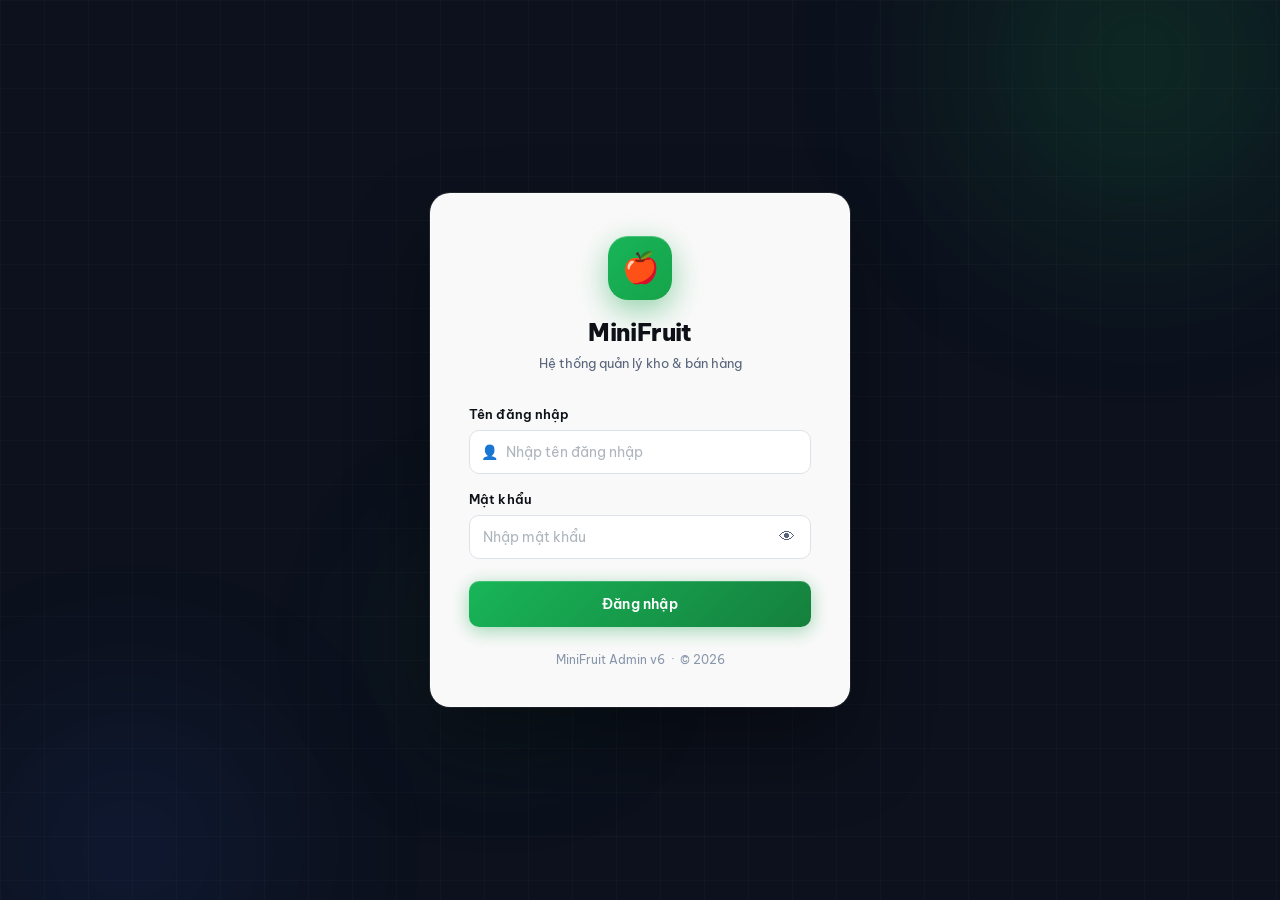
==== commit 5ef02881: "feat: UI redesign v6 — modern interface overhaul - CSS: frosted glass topbar, animated sidebar accen" ====
--- a/index.html
+++ b/index.html
@@ -4,36 +4,67 @@
     <meta charset="UTF-8">
     <meta name="viewport" content="width=device-width, initial-scale=1.0">
     <title>MiniFruit — Đăng nhập</title>
-    <link rel="stylesheet" href="css/style.css?v=4">
+    <link rel="icon" href="data:image/svg+xml,<svg xmlns='http://www.w3.org/2000/svg'><text y='32' font-size='32'>🍎</text></svg>">
+    <link rel="stylesheet" href="css/style.css?v=6">
 </head>
 <body>
 <div class="login-page">
+    <!-- Animated background blobs -->
+    <div class="login-blob"></div>
+    <div class="login-blob"></div>
+    <div class="login-blob"></div>
+
     <div class="login-card">
         <div class="login-logo">
             <div class="icon">🍎</div>
             <h1>MiniFruit</h1>
-            <p>Hệ thống quản lý kho & bán hàng</p>
+            <p>Hệ thống quản lý kho &amp; bán hàng</p>
         </div>
+
         <div class="alert alert-danger" id="error-msg"></div>
+
         <div class="form-group">
             <label class="form-label">Tên đăng nhập</label>
-            <input class="form-control" type="text" id="username" placeholder="Nhập tên đăng nhập">
+            <div class="input-group">
+                <span class="input-icon">👤</span>
+                <input class="form-control" type="text" id="username" placeholder="Nhập tên đăng nhập" autocomplete="username">
+            </div>
         </div>
-        <div class="form-group">
+
+        <div class="form-group" style="margin-bottom:22px">
             <label class="form-label">Mật khẩu</label>
-            <input class="form-control" type="password" id="password" placeholder="Nhập mật khẩu">
+            <div class="password-wrapper">
+                <input class="form-control" type="password" id="password" placeholder="Nhập mật khẩu" autocomplete="current-password" style="padding-right:42px">
+                <button class="btn-pw-toggle" type="button" onclick="togglePassword()" id="pw-toggle" title="Hiện/ẩn mật khẩu">👁</button>
+            </div>
         </div>
-        <button class="btn btn-primary" style="width:100%;justify-content:center;padding:11px"
-                id="btn-login" onclick="doLogin()">
+
+        <button class="btn btn-primary" style="width:100%" id="btn-login" onclick="doLogin()">
             Đăng nhập
         </button>
+
+        <div class="login-footer">
+            MiniFruit Admin v6 &nbsp;·&nbsp; © 2026
+        </div>
     </div>
 </div>
-<script src="js/auth.js?v=3"></script>
+
+<script src="js/auth.js?v=5"></script>
 <script>
-    // Thêm dòng này vào đầu script của index.html
     localStorage.setItem('loginUrl', window.location.href);
     if (localStorage.getItem('token')) window.location.href = 'dashboard.html';
+
+    function togglePassword() {
+        const pw = document.getElementById('password');
+        const btn = document.getElementById('pw-toggle');
+        if (pw.type === 'password') {
+            pw.type = 'text';
+            btn.textContent = '🙈';
+        } else {
+            pw.type = 'password';
+            btn.textContent = '👁';
+        }
+    }
 
     async function doLogin() {
         const btn = document.getElementById('btn-login');
@@ -41,9 +72,12 @@
         const username = document.getElementById('username').value.trim();
         const password = document.getElementById('password').value;
 
+        err.classList.remove('show');
+
         if (!username || !password) {
             err.textContent = 'Vui lòng nhập đầy đủ thông tin';
-            err.classList.add('show'); return;
+            err.classList.add('show');
+            return;
         }
 
         btn.innerHTML = '<span class="spinner"></span> Đang đăng nhập...';
@@ -60,11 +94,11 @@
                 saveAuth(data);
                 window.location.href = 'dashboard.html';
             } else {
-                err.textContent = data || 'Sai tên đăng nhập hoặc mật khẩu';
+                err.textContent = data.message || data || 'Sai tên đăng nhập hoặc mật khẩu';
                 err.classList.add('show');
             }
         } catch (e) {
-            err.textContent = 'Không kết nối được server';
+            err.textContent = 'Không kết nối được máy chủ. Vui lòng thử lại.';
             err.classList.add('show');
         }
 
@@ -77,4 +111,4 @@
     });
 </script>
 </body>
-</html>+</html>
--- a/css/style.css
+++ b/css/style.css
@@ -1,25 +1,30 @@
 @import url('https://fonts.googleapis.com/css2?family=Be+Vietnam+Pro:ital,wght@0,300;0,400;0,500;0,600;0,700;0,800;1,400&display=swap');
+
+/* MiniFruit Web Admin v6 — UI Redesign 2026-05-05 */
 
 /* ===== DESIGN TOKENS ===== */
 :root {
     --primary:        #16a34a;
     --primary-dark:   #15803d;
     --primary-light:  #f0fdf4;
-    --primary-glow:   rgba(22,163,74,0.25);
-
-    --sidebar-bg:     #0f172a;
-    --sidebar-border: rgba(255,255,255,0.06);
-    --sidebar-hover:  rgba(255,255,255,0.07);
-    --sidebar-active: rgba(22,163,74,0.18);
-    --sidebar-text:   #94a3b8;
-
-    --bg:             #f1f5f9;
+    --primary-glow:   rgba(22,163,74,0.22);
+    --primary-100:    #dcfce7;
+    --primary-200:    #bbf7d0;
+
+    --sidebar-bg:     #0c111d;
+    --sidebar-border: rgba(255,255,255,0.07);
+    --sidebar-hover:  rgba(255,255,255,0.06);
+    --sidebar-active: rgba(22,163,74,0.14);
+    --sidebar-text:   #8b9ab4;
+    --sidebar-width:  256px;
+
+    --bg:             #f0f4f8;
     --card:           #ffffff;
-    --text:           #0f172a;
-    --text-muted:     #64748b;
-    --text-light:     #94a3b8;
-    --border:         #e2e8f0;
-    --border-light:   #f1f5f9;
+    --text:           #0d1117;
+    --text-muted:     #57647a;
+    --text-light:     #8896ab;
+    --border:         #dde2ea;
+    --border-light:   #edf0f5;
 
     --danger:         #ef4444;
     --danger-light:   #fef2f2;
@@ -29,10 +34,11 @@
     --info-light:     #eff6ff;
     --success-light:  #f0fdf4;
 
-    --shadow-xs:  0 1px 2px rgba(15,23,42,0.06);
-    --shadow-sm:  0 2px 8px rgba(15,23,42,0.08), 0 1px 3px rgba(15,23,42,0.06);
-    --shadow-md:  0 8px 24px rgba(15,23,42,0.10), 0 2px 8px rgba(15,23,42,0.06);
-    --shadow-lg:  0 20px 48px rgba(15,23,42,0.14), 0 4px 12px rgba(15,23,42,0.08);
+    --shadow-xs:   0 1px 2px rgba(13,17,23,0.06);
+    --shadow-sm:   0 2px 8px rgba(13,17,23,0.08), 0 1px 3px rgba(13,17,23,0.05);
+    --shadow-md:   0 8px 24px rgba(13,17,23,0.10), 0 3px 8px rgba(13,17,23,0.06);
+    --shadow-lg:   0 20px 48px rgba(13,17,23,0.14), 0 6px 16px rgba(13,17,23,0.08);
+    --shadow-card: 0 1px 3px rgba(13,17,23,0.07), 0 1px 2px rgba(13,17,23,0.04);
     --shadow-glow: 0 0 0 3px var(--primary-glow);
 
     --radius-sm:  6px;
@@ -45,9 +51,7 @@
 
 /* ===== RESET ===== */
 *, *::before, *::after { margin:0; padding:0; box-sizing:border-box; }
-
 html { scroll-behavior: smooth; }
-
 body {
     font-family: 'Be Vietnam Pro', system-ui, sans-serif;
     background: var(--bg);
@@ -55,6 +59,7 @@
     font-size: 14px;
     line-height: 1.5;
     -webkit-font-smoothing: antialiased;
+    -moz-osx-font-smoothing: grayscale;
 }
 
 /* ===== LAYOUT ===== */
@@ -62,47 +67,76 @@
 
 /* ===== SIDEBAR ===== */
 .sidebar {
-    width: 248px;
+    width: var(--sidebar-width);
     background: var(--sidebar-bg);
-    background-image: linear-gradient(180deg, #0f172a 0%, #0c1220 100%);
     display: flex;
     flex-direction: column;
     position: fixed;
     height: 100vh;
     z-index: 100;
     border-right: 1px solid var(--sidebar-border);
+    transition: transform 0.25s cubic-bezier(0.4,0,0.2,1);
+    overflow: hidden;
+}
+
+/* Green accent line on top of sidebar */
+.sidebar::before {
+    content: '';
+    position: absolute;
+    top: 0; left: 0; right: 0;
+    height: 2px;
+    background: linear-gradient(90deg, transparent 0%, #22c55e 50%, transparent 100%);
+    opacity: 0.7;
 }
 
 /* Logo */
 .sidebar-logo {
-    padding: 22px 18px;
+    padding: 20px 18px 18px;
     border-bottom: 1px solid var(--sidebar-border);
     display: flex;
     align-items: center;
     gap: 12px;
+    flex-shrink: 0;
 }
 
 .sidebar-logo .logo-icon {
-    width: 38px; height: 38px;
-    background: linear-gradient(135deg, #16a34a, #22c55e);
-    border-radius: 11px;
+    width: 36px; height: 36px;
+    background: linear-gradient(135deg, #18b558, #16a34a);
+    border-radius: 10px;
     display: flex; align-items: center; justify-content: center;
-    font-size: 19px;
-    box-shadow: 0 4px 12px rgba(22,163,74,0.4);
+    font-size: 18px;
+    box-shadow: 0 4px 14px rgba(22,163,74,0.45), inset 0 1px 0 rgba(255,255,255,0.18);
     flex-shrink: 0;
+    transition: var(--transition);
+}
+.sidebar-logo:hover .logo-icon {
+    transform: rotate(-6deg) scale(1.06);
+    box-shadow: 0 6px 20px rgba(22,163,74,0.55);
 }
 
 .sidebar-logo span {
-    color: #f8fafc;
+    color: #f1f5f9;
     font-size: 16px;
     font-weight: 800;
-    letter-spacing: -0.4px;
+    letter-spacing: -0.5px;
+}
+
+.sidebar-logo .logo-badge {
+    margin-left: auto;
+    font-size: 10px;
+    font-weight: 600;
+    color: #3d4f6d;
+    background: rgba(255,255,255,0.06);
+    border: 1px solid rgba(255,255,255,0.08);
+    padding: 2px 7px;
+    border-radius: 4px;
+    flex-shrink: 0;
 }
 
 /* Nav */
 .sidebar-nav {
     flex: 1;
-    padding: 14px 10px;
+    padding: 12px 10px;
     overflow-y: auto;
     scrollbar-width: none;
 }
@@ -119,15 +153,17 @@
     font-size: 13.5px;
     font-weight: 500;
     transition: var(--transition);
-    margin-bottom: 3px;
+    margin-bottom: 2px;
     cursor: pointer;
     position: relative;
+    user-select: none;
 }
 
 .nav-item:hover {
     background: var(--sidebar-hover);
-    color: #e2e8f0;
-}
+    color: #c8d3e3;
+}
+.nav-item:hover .icon { transform: scale(1.12); }
 
 .nav-item.active {
     background: var(--sidebar-active);
@@ -138,9 +174,9 @@
 .nav-item.active::before {
     content: '';
     position: absolute;
-    left: 0; top: 20%; height: 60%;
+    left: 0; top: 15%; height: 70%;
     width: 3px;
-    background: #22c55e;
+    background: linear-gradient(180deg, #4ade80, #16a34a);
     border-radius: 0 3px 3px 0;
 }
 
@@ -148,13 +184,15 @@
     font-size: 16px;
     width: 22px;
     text-align: center;
-    opacity: 0.9;
+    flex-shrink: 0;
+    transition: transform 0.15s ease;
 }
 
 /* Sidebar footer */
 .sidebar-footer {
     padding: 14px;
     border-top: 1px solid var(--sidebar-border);
+    flex-shrink: 0;
 }
 
 .user-card {
@@ -163,14 +201,14 @@
     gap: 10px;
     padding: 10px 12px;
     border-radius: var(--radius-md);
-    background: rgba(255,255,255,0.05);
+    background: rgba(255,255,255,0.04);
     border: 1px solid var(--sidebar-border);
     transition: var(--transition);
 }
-.user-card:hover { background: rgba(255,255,255,0.08); }
+.user-card:hover { background: rgba(255,255,255,0.07); }
 
 .user-avatar {
-    width: 34px; height: 34px;
+    width: 32px; height: 32px;
     background: linear-gradient(135deg, #16a34a, #22c55e);
     border-radius: 9px;
     display: flex; align-items: center; justify-content: center;
@@ -178,158 +216,263 @@
     font-weight: 700;
     font-size: 13px;
     flex-shrink: 0;
-    box-shadow: 0 2px 8px rgba(22,163,74,0.35);
+    box-shadow: 0 2px 8px rgba(22,163,74,0.40);
+    text-transform: uppercase;
 }
 
 .user-info { flex:1; min-width:0; }
-.user-name { color:#f1f5f9; font-size:13px; font-weight:600; white-space:nowrap; overflow:hidden; text-overflow:ellipsis; }
-.user-role { color:#475569; font-size:11px; font-weight:500; margin-top:1px; }
+.user-name {
+    color: #e2e8f0;
+    font-size: 12.5px;
+    font-weight: 600;
+    white-space: nowrap;
+    overflow: hidden;
+    text-overflow: ellipsis;
+}
+.user-role {
+    color: #3d4f6d;
+    font-size: 10.5px;
+    font-weight: 600;
+    margin-top: 1px;
+    text-transform: uppercase;
+    letter-spacing: 0.4px;
+}
 
 .btn-logout {
     background: none; border: none;
-    color: #475569; cursor: pointer;
-    font-size: 15px; padding: 5px;
+    color: #3d4f6d; cursor: pointer;
+    font-size: 15px; padding: 5px 6px;
+    border-radius: var(--radius-sm);
+    transition: var(--transition);
+    line-height: 1; flex-shrink: 0;
+}
+.btn-logout:hover { color: #f87171; background: rgba(239,68,68,0.12); }
+
+/* Sidebar overlay (mobile) */
+.sidebar-overlay {
+    display: none;
+    position: fixed; inset: 0;
+    background: rgba(0,0,0,0.55);
+    z-index: 99;
+    backdrop-filter: blur(2px);
+    -webkit-backdrop-filter: blur(2px);
+}
+.sidebar-overlay.active { display: block; }
+
+/* ===== MAIN CONTENT ===== */
+.main-content {
+    margin-left: var(--sidebar-width);
+    flex: 1;
+    display: flex;
+    flex-direction: column;
+    min-height: 100vh;
+}
+
+/* Mobile toggle */
+.sidebar-toggle {
+    display: none;
+    background: none; border: none;
+    color: var(--text); font-size: 20px;
+    cursor: pointer; padding: 5px 7px;
     border-radius: var(--radius-sm);
     transition: var(--transition);
     line-height: 1;
 }
-.btn-logout:hover { color: var(--danger); background: rgba(239,68,68,0.12); }
-
-/* ===== MAIN CONTENT ===== */
-.main-content { margin-left: 248px; flex:1; display:flex; flex-direction:column; min-height:100vh; }
+.sidebar-toggle:hover { background: var(--bg); }
 
 /* Topbar */
 .topbar {
-    background: var(--card);
+    background: rgba(255,255,255,0.96);
+    backdrop-filter: blur(12px);
+    -webkit-backdrop-filter: blur(12px);
     border-bottom: 1px solid var(--border);
     padding: 0 28px;
-    height: 62px;
+    height: 60px;
     display: flex; align-items: center; justify-content: space-between;
-    position: sticky; top:0; z-index:50;
-    box-shadow: var(--shadow-xs);
-}
+    position: sticky; top: 0; z-index: 50;
+    box-shadow: 0 1px 0 var(--border), 0 2px 8px rgba(13,17,23,0.04);
+    gap: 12px;
+}
+
+.topbar-left { display: flex; align-items: center; gap: 12px; min-width: 0; }
 
 .topbar-title {
-    font-size: 17px;
+    font-size: 16px;
     font-weight: 700;
     color: var(--text);
     letter-spacing: -0.3px;
-}
-
-.topbar-actions { display:flex; align-items:center; gap:10px; }
+    white-space: nowrap;
+}
+
+.topbar-actions { display: flex; align-items: center; gap: 10px; flex-shrink: 0; }
 
 /* Page content */
-.page-content { padding: 28px; }
+.page-content { padding: 26px 28px 48px; }
 
 /* ===== CARDS ===== */
 .card {
     background: var(--card);
     border-radius: var(--radius-lg);
     border: 1px solid var(--border);
-    box-shadow: var(--shadow-sm);
-    transition: var(--transition);
+    box-shadow: var(--shadow-card);
     overflow: hidden;
-}
+    transition: box-shadow 0.2s ease;
+}
+.card:hover { box-shadow: var(--shadow-sm); }
 
 .card-header {
-    padding: 18px 22px;
+    padding: 16px 20px;
     border-bottom: 1px solid var(--border-light);
     display: flex; align-items: center; justify-content: space-between;
+    gap: 12px;
     background: #fafbfc;
 }
 
 .card-title {
-    font-size: 14.5px;
+    font-size: 14px;
     font-weight: 700;
     color: var(--text);
     letter-spacing: -0.2px;
-}
-
-.card-body { padding: 22px; }
+    display: flex;
+    align-items: center;
+    gap: 8px;
+}
+
+.card-icon {
+    width: 28px; height: 28px;
+    border-radius: 8px;
+    display: flex; align-items: center; justify-content: center;
+    font-size: 13px;
+    background: var(--primary-light);
+    flex-shrink: 0;
+}
+
+.card-body { padding: 20px; }
 
 /* ===== STAT CARDS ===== */
 .stats-grid {
     display: grid;
     grid-template-columns: repeat(4, 1fr);
-    gap: 18px;
-    margin-bottom: 26px;
+    gap: 16px;
+    margin-bottom: 22px;
 }
 
 .stat-card {
     background: var(--card);
     border-radius: var(--radius-lg);
-    padding: 22px 20px;
     border: 1px solid var(--border);
-    box-shadow: var(--shadow-sm);
-    display: flex; align-items: center; gap: 16px;
-    transition: var(--transition);
+    box-shadow: var(--shadow-card);
+    display: flex;
+    flex-direction: column;
+    overflow: hidden;
     position: relative;
-    overflow: hidden;
-}
-
-.stat-card::after {
+    cursor: default;
+    transition: all 0.22s ease;
+}
+.stat-card:hover { transform: translateY(-3px); box-shadow: var(--shadow-md); }
+
+/* Colored top accent */
+.stat-card::before {
     content: '';
     position: absolute;
-    inset: 0 0 0 auto;
-    width: 4px;
-    border-radius: 0 var(--radius-lg) var(--radius-lg) 0;
-}
-
-.stat-card:hover { transform: translateY(-2px); box-shadow: var(--shadow-md); }
+    top: 0; left: 0; right: 0;
+    height: 3px;
+    border-radius: var(--radius-lg) var(--radius-lg) 0 0;
+    background: var(--stat-color, #16a34a);
+}
+.stat-card.green  { --stat-color: #16a34a; }
+.stat-card.blue   { --stat-color: #2563eb; }
+.stat-card.amber  { --stat-color: #d97706; }
+.stat-card.red    { --stat-color: #dc2626; }
+
+.stat-card-body {
+    display: flex;
+    align-items: flex-start;
+    gap: 14px;
+    padding: 20px;
+    flex: 1;
+}
 
 .stat-icon {
-    width: 50px; height: 50px;
-    border-radius: var(--radius-lg);
+    width: 46px; height: 46px;
+    border-radius: 12px;
     display: flex; align-items: center; justify-content: center;
-    font-size: 22px;
+    font-size: 20px;
     flex-shrink: 0;
 }
-
-.stat-icon.green { background: linear-gradient(135deg, #dcfce7, #bbf7d0); }
-.stat-icon.blue  { background: linear-gradient(135deg, #dbeafe, #bfdbfe); }
-.stat-icon.amber { background: linear-gradient(135deg, #fef3c7, #fde68a); }
-.stat-icon.red   { background: linear-gradient(135deg, #fee2e2, #fecaca); }
+.stat-icon.green  { background: linear-gradient(135deg, #d1fae5, #a7f3d0); }
+.stat-icon.blue   { background: linear-gradient(135deg, #dbeafe, #bfdbfe); }
+.stat-icon.amber  { background: linear-gradient(135deg, #fef3c7, #fde68a); }
+.stat-icon.red    { background: linear-gradient(135deg, #fee2e2, #fecaca); }
+
+.stat-content { flex: 1; min-width: 0; }
 
 .stat-value {
-    font-size: 26px;
+    font-size: 30px;
     font-weight: 800;
     color: var(--text);
     line-height: 1;
     margin-bottom: 5px;
-    letter-spacing: -0.5px;
-}
-
-.stat-label { color: var(--text-muted); font-size: 12.5px; font-weight: 500; }
+    letter-spacing: -1px;
+}
+
+.stat-label {
+    color: var(--text-muted);
+    font-size: 12.5px;
+    font-weight: 500;
+}
+
+.stat-footer {
+    padding: 9px 20px;
+    border-top: 1px solid var(--border-light);
+    font-size: 11.5px;
+    color: var(--text-light);
+    background: #fafbfd;
+}
 
 /* ===== TABLE ===== */
-.table-wrap { overflow-x: auto; }
-
-table { width:100%; border-collapse:collapse; }
+.table-wrap { overflow-x: auto; -webkit-overflow-scrolling: touch; }
+
+table { width: 100%; border-collapse: collapse; }
 
 thead th {
-    padding: 11px 18px;
+    padding: 10px 16px;
     text-align: left;
-    font-size: 11.5px;
+    font-size: 11px;
     font-weight: 700;
-    color: var(--text-muted);
+    color: var(--text-light);
     text-transform: uppercase;
-    letter-spacing: 0.6px;
+    letter-spacing: 0.8px;
     background: #f8fafc;
-    border-bottom: 2px solid var(--border);
+    border-bottom: 1px solid var(--border);
     white-space: nowrap;
 }
 
 tbody td {
-    padding: 13px 18px;
-    border-bottom: 1px solid #f1f5f9;
+    padding: 12px 16px;
+    border-bottom: 1px solid #f3f6f9;
     font-size: 13.5px;
     color: var(--text);
     vertical-align: middle;
 }
 
 tbody tr { transition: background 0.1s; }
-tbody tr:hover { background: #fafbff; }
+tbody tr:hover { background: #f5f8ff; }
 tbody tr:last-child td { border-bottom: none; }
+
+/* Code chip (for SKU, IDs, etc.) */
+.code-chip {
+    display: inline-block;
+    background: #f1f5f9;
+    border: 1px solid var(--border);
+    border-radius: 5px;
+    padding: 2px 8px;
+    font-size: 11.5px;
+    font-weight: 600;
+    font-family: 'Courier New', monospace;
+    color: #334155;
+    letter-spacing: 0.3px;
+}
 
 /* ===== BUTTONS ===== */
 .btn {
@@ -349,27 +492,28 @@
 }
 
 .btn-primary {
-    background: linear-gradient(135deg, #16a34a, #15803d);
+    background: linear-gradient(135deg, #18b558, #16a34a);
     color: #fff;
-    box-shadow: 0 2px 8px rgba(22,163,74,0.30);
+    box-shadow: 0 2px 6px rgba(22,163,74,0.30), inset 0 1px 0 rgba(255,255,255,0.15);
 }
 .btn-primary:hover {
-    background: linear-gradient(135deg, #15803d, #166534);
-    box-shadow: 0 4px 14px rgba(22,163,74,0.40);
+    background: linear-gradient(135deg, #16a34a, #14803b);
+    box-shadow: 0 4px 16px rgba(22,163,74,0.42), inset 0 1px 0 rgba(255,255,255,0.15);
     transform: translateY(-1px);
 }
-.btn-primary:active { transform: translateY(0); }
+.btn-primary:active { transform: translateY(0); box-shadow: 0 1px 4px rgba(22,163,74,0.25); }
 
 .btn-danger {
+    background: linear-gradient(135deg, #f66, #ef4444);
+    color: #fff;
+    box-shadow: 0 2px 6px rgba(239,68,68,0.25), inset 0 1px 0 rgba(255,255,255,0.12);
+}
+.btn-danger:hover {
     background: linear-gradient(135deg, #ef4444, #dc2626);
-    color: #fff;
-    box-shadow: 0 2px 8px rgba(239,68,68,0.25);
-}
-.btn-danger:hover {
-    background: linear-gradient(135deg, #dc2626, #b91c1c);
-    box-shadow: 0 4px 14px rgba(239,68,68,0.35);
+    box-shadow: 0 4px 14px rgba(239,68,68,0.38);
     transform: translateY(-1px);
 }
+.btn-danger:active { transform: translateY(0); }
 
 .btn-outline {
     background: var(--card);
@@ -377,36 +521,64 @@
     color: var(--text-muted);
     box-shadow: var(--shadow-xs);
 }
-.btn-outline:hover { border-color: #cbd5e1; color: var(--text); background: var(--bg); }
-
-.btn-sm { padding: 5px 11px; font-size: 12px; border-radius: var(--radius-sm); }
-.btn-ghost { background:none; border:none; color:var(--text-muted); padding:5px 8px; }
-.btn-ghost:hover { background:var(--bg); color:var(--text); }
+.btn-outline:hover {
+    border-color: #94a3b8;
+    color: var(--text);
+    background: #f8fafc;
+    box-shadow: var(--shadow-sm);
+}
+
+.btn-ghost {
+    background: none; border: none;
+    color: var(--text-muted); padding: 6px 10px;
+}
+.btn-ghost:hover { background: var(--bg); color: var(--text); }
+
+.btn-sm { padding: 5px 11px; font-size: 12px; border-radius: var(--radius-sm); gap: 5px; }
 
 /* ===== BADGES ===== */
 .badge {
-    display: inline-flex; align-items: center;
+    display: inline-flex; align-items: center; gap: 5px;
     padding: 3px 9px;
     border-radius: 20px;
     font-size: 11.5px;
     font-weight: 600;
     letter-spacing: 0.1px;
+    white-space: nowrap;
+}
+.badge::before {
+    content: '';
+    width: 5px; height: 5px;
+    border-radius: 50%;
+    flex-shrink: 0;
 }
 .badge-success { background: #dcfce7; color: #15803d; }
+.badge-success::before { background: #22c55e; }
 .badge-danger  { background: #fee2e2; color: #dc2626; }
+.badge-danger::before  { background: #ef4444; }
 .badge-warning { background: #fef3c7; color: #b45309; }
+.badge-warning::before { background: #f59e0b; }
 .badge-info    { background: #dbeafe; color: #1d4ed8; }
+.badge-info::before    { background: #3b82f6; }
 .badge-gray    { background: #f1f5f9; color: #475569; }
+.badge-gray::before    { background: #94a3b8; }
+.badge-purple  { background: #ede9fe; color: #6d28d9; }
+.badge-purple::before  { background: #7c3aed; }
+
+/* No-dot variant */
+.badge-flat::before { display: none; }
+.badge-flat { border-radius: var(--radius-sm); padding: 2px 8px; font-size: 11px; }
 
 /* ===== FORM ===== */
-.form-group { margin-bottom: 18px; }
+.form-group { margin-bottom: 16px; }
 
 .form-label {
     display: block;
-    font-size: 13px;
+    font-size: 12.5px;
     font-weight: 600;
     color: var(--text);
-    margin-bottom: 7px;
+    margin-bottom: 6px;
+    letter-spacing: 0.1px;
 }
 
 .form-control {
@@ -420,26 +592,52 @@
     background: var(--card);
     transition: var(--transition);
     outline: none;
-}
-.form-control:hover  { border-color: #cbd5e1; }
-.form-control:focus  { border-color: var(--primary); box-shadow: var(--shadow-glow); }
-.form-control::placeholder { color: #94a3b8; }
-
-select.form-control { cursor: pointer; }
-
-.form-grid { display:grid; grid-template-columns:1fr 1fr; gap:16px; }
+    -webkit-appearance: none;
+    appearance: none;
+}
+.form-control:hover  { border-color: #b0bec5; }
+.form-control:focus  { border-color: var(--primary); box-shadow: var(--shadow-glow); background: #fff; }
+.form-control::placeholder { color: #adb5bd; }
+.form-control:disabled { background: #f8fafc; color: var(--text-muted); cursor: not-allowed; }
+
+select.form-control {
+    cursor: pointer;
+    background-image: url("data:image/svg+xml,%3Csvg xmlns='http://www.w3.org/2000/svg' width='12' height='12' viewBox='0 0 24 24' fill='none' stroke='%2364748b' stroke-width='2.5' stroke-linecap='round' stroke-linejoin='round'%3E%3Cpolyline points='6 9 12 15 18 9'%3E%3C/polyline%3E%3C/svg%3E");
+    background-repeat: no-repeat;
+    background-position: right 12px center;
+    padding-right: 36px;
+}
+
+.form-grid   { display: grid; grid-template-columns: 1fr 1fr; gap: 14px; }
+.form-grid-3 { display: grid; grid-template-columns: 1fr 1fr 1fr; gap: 14px; }
+
+/* Input with icon prefix */
+.input-group { position: relative; }
+.input-group .input-icon {
+    position: absolute;
+    left: 12px; top: 50%;
+    transform: translateY(-50%);
+    font-size: 14px; color: var(--text-light);
+    pointer-events: none;
+}
+.input-group .form-control { padding-left: 36px; }
 
 /* ===== MODAL ===== */
 .modal-overlay {
     display: none;
-    position: fixed; inset:0;
-    background: rgba(15,23,42,0.5);
-    backdrop-filter: blur(4px);
+    position: fixed; inset: 0;
+    background: rgba(8,12,22,0.60);
+    backdrop-filter: blur(6px);
+    -webkit-backdrop-filter: blur(6px);
     z-index: 200;
     align-items: center; justify-content: center;
     padding: 20px;
 }
-.modal-overlay.open { display:flex; }
+.modal-overlay.open { display: flex; animation: overlayIn 0.2s ease; }
+@keyframes overlayIn {
+    from { opacity: 0; }
+    to   { opacity: 1; }
+}
 
 .modal {
     background: var(--card);
@@ -448,108 +646,168 @@
     max-width: 100%;
     max-height: 90vh;
     overflow-y: auto;
-    box-shadow: var(--shadow-lg);
-    border: 1px solid rgba(255,255,255,0.8);
-    animation: modalIn 0.22s cubic-bezier(0.34,1.3,0.64,1);
+    box-shadow: 0 32px 80px rgba(8,12,22,0.30), 0 0 0 1px rgba(255,255,255,0.9);
+    animation: modalIn 0.26s cubic-bezier(0.34,1.2,0.64,1);
 }
 @keyframes modalIn {
-    from { transform: scale(0.93) translateY(8px); opacity:0; }
-    to   { transform: scale(1)    translateY(0);   opacity:1; }
+    from { transform: scale(0.93) translateY(14px); opacity: 0; }
+    to   { transform: scale(1)    translateY(0);    opacity: 1; }
 }
 
 .modal-header {
-    padding: 22px 24px 18px;
+    padding: 20px 24px 16px;
     border-bottom: 1px solid var(--border-light);
     display: flex; align-items: center; justify-content: space-between;
+    gap: 12px;
     background: linear-gradient(180deg, #fafbfc 0%, #fff 100%);
-    position: sticky; top:0; z-index:1;
+    position: sticky; top: 0; z-index: 1;
     border-radius: var(--radius-xl) var(--radius-xl) 0 0;
 }
 
-.modal-title { font-size: 16px; font-weight: 700; letter-spacing:-0.3px; }
+.modal-title { font-size: 15.5px; font-weight: 700; letter-spacing: -0.3px; color: var(--text); }
 
 .modal-close {
-    width: 32px; height:32px;
-    background: var(--bg); border: none;
+    width: 30px; height: 30px;
+    background: var(--bg); border: 1px solid var(--border);
     border-radius: var(--radius-sm);
     cursor: pointer; color: var(--text-muted);
-    font-size: 18px; display:flex; align-items:center; justify-content:center;
-    transition: var(--transition);
-}
-.modal-close:hover { background: #fee2e2; color: var(--danger); }
-
-.modal-body { padding: 22px 24px; }
+    font-size: 16px; display: flex; align-items: center; justify-content: center;
+    transition: var(--transition); flex-shrink: 0;
+}
+.modal-close:hover { background: #fee2e2; color: var(--danger); border-color: #fecaca; }
+
+.modal-body { padding: 20px 24px; }
 .modal-footer {
-    padding: 16px 24px;
+    padding: 14px 24px;
     border-top: 1px solid var(--border-light);
     display: flex; justify-content: flex-end; gap: 10px;
     background: #fafbfc;
     border-radius: 0 0 var(--radius-xl) var(--radius-xl);
+    position: sticky; bottom: 0;
 }
 
 /* ===== LOGIN PAGE ===== */
 .login-page {
     min-height: 100vh;
-    background: linear-gradient(135deg, #0f172a 0%, #0c1a0e 40%, #052e16 100%);
+    background: #0c111d;
     display: flex; align-items: center; justify-content: center;
     position: relative; overflow: hidden;
 }
 
-/* Decorative circles */
-.login-page::before, .login-page::after {
+/* Grid dot pattern */
+.login-page::before {
     content: '';
+    position: absolute; inset: 0;
+    background-image:
+        linear-gradient(rgba(255,255,255,0.018) 1px, transparent 1px),
+        linear-gradient(90deg, rgba(255,255,255,0.018) 1px, transparent 1px);
+    background-size: 44px 44px;
+    pointer-events: none;
+}
+
+/* Animated blobs */
+.login-blob {
     position: absolute;
     border-radius: 50%;
-    background: radial-gradient(circle, rgba(22,163,74,0.15), transparent 70%);
-}
-.login-page::before { width:600px; height:600px; top:-200px; right:-200px; }
-.login-page::after  { width:500px; height:500px; bottom:-200px; left:-150px; }
+    filter: blur(72px);
+    pointer-events: none;
+    animation: blobFloat 9s ease-in-out infinite;
+}
+.login-blob:nth-child(1) {
+    width: 520px; height: 520px;
+    background: radial-gradient(circle, rgba(22,163,74,0.22) 0%, transparent 70%);
+    top: -200px; right: -120px;
+}
+.login-blob:nth-child(2) {
+    width: 420px; height: 420px;
+    background: radial-gradient(circle, rgba(37,99,235,0.14) 0%, transparent 70%);
+    bottom: -160px; left: -80px;
+    animation-delay: -4.5s;
+}
+.login-blob:nth-child(3) {
+    width: 280px; height: 280px;
+    background: radial-gradient(circle, rgba(22,163,74,0.12) 0%, transparent 70%);
+    top: 55%; left: 28%;
+    animation-delay: -2s;
+}
+@keyframes blobFloat {
+    0%, 100% { transform: translate(0,0) scale(1); }
+    50%       { transform: translate(-20px,-28px) scale(1.06); }
+}
 
 .login-card {
-    background: rgba(255,255,255,0.98);
+    background: rgba(255,255,255,0.975);
     border-radius: var(--radius-xl);
-    padding: 44px 40px 40px;
+    padding: 42px 38px 38px;
     width: 420px;
     max-width: calc(100vw - 32px);
-    box-shadow: 0 32px 80px rgba(0,0,0,0.35), 0 0 0 1px rgba(255,255,255,0.1);
-    position: relative;
-    z-index: 1;
-    animation: cardFloat 0.5s cubic-bezier(0.34,1.2,0.64,1) both;
+    box-shadow: 0 40px 80px rgba(0,0,0,0.38), 0 0 0 1px rgba(255,255,255,0.1);
+    position: relative; z-index: 1;
+    animation: cardFloat 0.55s cubic-bezier(0.34,1.15,0.64,1) both;
+    border: 1px solid rgba(255,255,255,0.6);
 }
 @keyframes cardFloat {
-    from { transform: translateY(28px); opacity:0; }
-    to   { transform: translateY(0);    opacity:1; }
-}
-
-.login-logo { text-align: center; margin-bottom: 34px; }
+    from { transform: translateY(36px) scale(0.97); opacity: 0; }
+    to   { transform: translateY(0)    scale(1);    opacity: 1; }
+}
+
+.login-logo { text-align: center; margin-bottom: 32px; }
 
 .login-logo .icon {
-    width: 62px; height: 62px;
-    background: linear-gradient(135deg, #16a34a, #22c55e);
-    border-radius: 18px;
+    width: 64px; height: 64px;
+    background: linear-gradient(135deg, #18b558, #16a34a);
+    border-radius: 20px;
     display: flex; align-items: center; justify-content: center;
     font-size: 30px;
     margin: 0 auto 14px;
-    box-shadow: 0 8px 24px rgba(22,163,74,0.40);
+    box-shadow: 0 10px 30px rgba(22,163,74,0.45), inset 0 1px 0 rgba(255,255,255,0.22);
 }
 
 .login-logo h1 {
     font-size: 24px; font-weight: 800;
-    color: var(--text); letter-spacing: -0.5px;
-}
-
-.login-logo p { color: var(--text-muted); font-size: 13.5px; margin-top: 5px; }
-
-/* Login button special */
+    color: var(--text); letter-spacing: -0.6px;
+    margin-bottom: 4px;
+}
+.login-logo p { color: var(--text-muted); font-size: 13px; }
+
+.login-card .form-control {
+    height: 44px;
+    font-size: 14px;
+}
+
+/* Password toggle */
+.password-wrapper { position: relative; }
+.btn-pw-toggle {
+    position: absolute;
+    right: 10px; top: 50%;
+    transform: translateY(-50%);
+    background: none; border: none;
+    cursor: pointer; padding: 4px 6px;
+    color: var(--text-muted);
+    font-size: 16px;
+    border-radius: 4px;
+    transition: var(--transition);
+    line-height: 1;
+}
+.btn-pw-toggle:hover { color: var(--text); }
+
 .login-card .btn-primary {
-    height: 46px; font-size: 14.5px;
-    background: linear-gradient(135deg, #16a34a, #15803d);
-    box-shadow: 0 4px 16px rgba(22,163,74,0.35);
-    letter-spacing: 0.1px;
+    height: 46px; font-size: 14px;
+    justify-content: center;
+    background: linear-gradient(135deg, #18b558, #15803d);
+    box-shadow: 0 4px 18px rgba(22,163,74,0.40), inset 0 1px 0 rgba(255,255,255,0.18);
+    letter-spacing: 0.2px;
 }
 .login-card .btn-primary:hover {
-    box-shadow: 0 6px 22px rgba(22,163,74,0.50);
-    transform: translateY(-1px);
+    box-shadow: 0 6px 26px rgba(22,163,74,0.55), inset 0 1px 0 rgba(255,255,255,0.18);
+    transform: translateY(-2px);
+}
+
+.login-footer {
+    text-align: center;
+    margin-top: 24px;
+    color: #8896ab;
+    font-size: 11.5px;
 }
 
 /* ===== ALERT ===== */
@@ -560,6 +818,8 @@
     font-weight: 500;
     margin-bottom: 18px;
     display: none;
+    align-items: center;
+    gap: 8px;
     border: 1.5px solid transparent;
 }
 .alert-danger {
@@ -567,78 +827,160 @@
     color: #b91c1c;
     border-color: #fca5a5;
 }
-.alert.show { display:flex; align-items:center; gap:8px; }
-.alert.show::before { content:'⚠️'; font-size:15px; }
+.alert.show { display: flex; animation: alertIn 0.2s ease; }
+@keyframes alertIn {
+    from { transform: translateY(-4px); opacity: 0; }
+    to   { transform: translateY(0);    opacity: 1; }
+}
 
 /* ===== SEARCH BAR ===== */
 .search-bar {
     display: flex; align-items: center; gap: 8px;
-    background: var(--bg);
+    background: var(--card);
     border: 1.5px solid var(--border);
     border-radius: var(--radius-md);
-    padding: 0 13px;
+    padding: 0 12px;
     transition: var(--transition);
+    height: 38px;
 }
 .search-bar:focus-within {
     border-color: var(--primary);
+    box-shadow: var(--shadow-glow);
     background: #fff;
-    box-shadow: var(--shadow-glow);
-}
-.search-bar span { color: var(--text-light); font-size: 15px; }
+}
+.search-bar .search-icon { color: var(--text-light); font-size: 14px; flex-shrink: 0; }
 .search-bar input {
-    border:none; background:none; outline:none;
-    padding: 8px 0; font-size: 13.5px;
-    font-family: inherit; color: var(--text);
-    width: 220px;
-}
-.search-bar input::placeholder { color: #94a3b8; }
+    border: none; background: none; outline: none;
+    font-size: 13.5px; font-family: inherit;
+    color: var(--text); width: 220px;
+}
+.search-bar input::placeholder { color: #adb5bd; }
+
+/* ===== TOOLBAR ===== */
+.toolbar { display: flex; align-items: center; gap: 10px; flex-wrap: wrap; }
 
 /* ===== EMPTY STATE ===== */
 .empty-state {
     text-align: center;
-    padding: 52px 24px;
+    padding: 56px 24px;
     color: var(--text-muted);
 }
-.empty-state .icon { font-size: 42px; margin-bottom: 14px; opacity:0.6; }
-.empty-state p { font-size: 14px; line-height:1.6; }
+.empty-state .icon {
+    font-size: 44px; margin-bottom: 14px;
+    display: block; opacity: 0.7;
+}
+.empty-state .empty-title {
+    font-size: 15px; font-weight: 700;
+    color: var(--text); margin-bottom: 6px;
+}
+.empty-state p { font-size: 13.5px; line-height: 1.7; }
 
 /* ===== SPINNER ===== */
 .spinner {
     width: 16px; height: 16px;
-    border: 2px solid rgba(255,255,255,0.4);
+    border: 2px solid rgba(255,255,255,0.35);
     border-top-color: #fff;
     border-radius: 50%;
     animation: spin 0.65s linear infinite;
     display: inline-block;
     vertical-align: middle;
+    flex-shrink: 0;
 }
 @keyframes spin { to { transform: rotate(360deg); } }
 
 /* ===== TOAST ===== */
 .toast-container {
-    position: fixed; bottom:24px; right:24px;
-    z-index: 999; display:flex; flex-direction:column; gap:10px;
+    position: fixed; bottom: 24px; right: 24px;
+    z-index: 999; display: flex; flex-direction: column; gap: 10px;
+    pointer-events: none;
 }
 
 .toast {
-    background: #1e293b;
-    color: #f1f5f9;
+    background: #18233a;
+    color: #e2e8f0;
     padding: 13px 18px;
-    border-radius: var(--radius-md);
-    font-size: 13.5px; font-weight:500;
+    border-radius: 12px;
+    font-size: 13.5px; font-weight: 500;
     display: flex; align-items: center; gap: 10px;
-    box-shadow: var(--shadow-md);
-    animation: toastIn 0.28s cubic-bezier(0.34,1.2,0.64,1);
-    min-width: 240px;
-    border: 1px solid rgba(255,255,255,0.08);
+    box-shadow: 0 8px 24px rgba(0,0,0,0.3), 0 0 0 1px rgba(255,255,255,0.07);
+    animation: toastIn 0.3s cubic-bezier(0.34,1.2,0.64,1);
+    min-width: 250px; max-width: 360px;
+    pointer-events: all;
 }
 @keyframes toastIn {
-    from { transform: translateX(110%); opacity:0; }
-    to   { transform: translateX(0);    opacity:1; }
+    from { transform: translateX(120%) scale(0.9); opacity: 0; }
+    to   { transform: translateX(0) scale(1); opacity: 1; }
 }
 .toast.success { border-left: 4px solid #22c55e; }
 .toast.error   { border-left: 4px solid var(--danger); }
 .toast.warning { border-left: 4px solid var(--warning); }
+
+/* ===== PROGRESS BAR (inventory) ===== */
+.progress-bar {
+    height: 6px;
+    background: #e9ecef;
+    border-radius: 99px;
+    overflow: hidden;
+    min-width: 80px;
+    flex-shrink: 0;
+}
+.progress-fill {
+    height: 100%;
+    border-radius: 99px;
+    transition: width 0.4s cubic-bezier(0.4,0,0.2,1);
+    background: linear-gradient(90deg, #22c55e, #16a34a);
+}
+.progress-fill.warning { background: linear-gradient(90deg, #fbbf24, #f59e0b); }
+.progress-fill.danger  { background: linear-gradient(90deg, #f87171, #ef4444); }
+
+/* Stock display */
+.stock-display {
+    display: flex;
+    flex-direction: column;
+    gap: 4px;
+}
+.stock-nums {
+    display: flex; align-items: baseline; gap: 5px;
+    font-size: 13px;
+}
+.stock-current { font-weight: 700; }
+.stock-slash { color: var(--text-light); }
+.stock-min { color: var(--text-light); font-size: 12px; }
+
+/* ===== LOW STOCK ALERT SECTION ===== */
+.alert-section {
+    background: linear-gradient(135deg, #fff8f8, #fef2f2);
+    border: 1.5px solid #fecaca;
+    border-radius: var(--radius-lg);
+    overflow: hidden;
+    margin-bottom: 16px;
+}
+.alert-section-header {
+    padding: 13px 20px;
+    display: flex; align-items: center; justify-content: space-between;
+    border-bottom: 1px solid #fee2e2;
+    background: rgba(254,202,202,0.3);
+}
+.alert-section-title {
+    font-size: 13.5px;
+    font-weight: 700;
+    color: #b91c1c;
+    display: flex; align-items: center; gap: 8px;
+}
+
+/* ===== IMPORT ITEMS ===== */
+.import-row {
+    display: flex;
+    gap: 8px;
+    margin-bottom: 8px;
+    align-items: center;
+    padding: 10px 12px;
+    background: #f8fafc;
+    border-radius: var(--radius-md);
+    border: 1px solid var(--border-light);
+    transition: var(--transition);
+}
+.import-row:hover { background: #f0f4f8; border-color: var(--border); }
 
 /* ===== SCROLLBAR ===== */
 ::-webkit-scrollbar { width: 5px; height: 5px; }
@@ -646,18 +988,8 @@
 ::-webkit-scrollbar-thumb { background: #cbd5e1; border-radius: 10px; }
 ::-webkit-scrollbar-thumb:hover { background: #94a3b8; }
 
-/* ===== MISC UTILITIES ===== */
-.text-muted  { color: var(--text-muted); }
-.text-small  { font-size: 12px; }
-.fw-bold     { font-weight: 700; }
-.text-success { color: var(--primary); }
-.text-danger  { color: var(--danger); }
-
-/* Popup menu (action buttons in table) */
-.popup-menu {
-    position: relative;
-    display: inline-block;
-}
+/* ===== POPUP MENU ===== */
+.popup-menu { position: relative; display: inline-block; }
 .popup-menu-content {
     display: none;
     position: absolute;
@@ -672,15 +1004,15 @@
     animation: dropIn 0.15s ease;
 }
 @keyframes dropIn {
-    from { opacity:0; transform:translateY(-6px); }
-    to   { opacity:1; transform:translateY(0); }
+    from { opacity: 0; transform: translateY(-8px); }
+    to   { opacity: 1; transform: translateY(0); }
 }
 .popup-menu-content.open { display: block; }
 .popup-menu-content a,
 .popup-menu-content button {
     display: flex; align-items: center; gap: 9px;
     padding: 9px 14px;
-    font-size: 13px; font-weight:500;
+    font-size: 13px; font-weight: 500;
     color: var(--text); text-decoration: none;
     background: none; border: none;
     cursor: pointer; width: 100%;
@@ -691,9 +1023,9 @@
 .popup-menu-content .danger { color: var(--danger); }
 .popup-menu-content .danger:hover { background: var(--danger-light); }
 
-/* Row action btn */
+/* Row action button */
 .btn-action {
-    width: 30px; height:30px;
+    width: 30px; height: 30px;
     border-radius: var(--radius-sm);
     border: 1.5px solid var(--border);
     background: var(--card); color: var(--text-muted);
@@ -706,42 +1038,67 @@
 
 /* ===== TABS ===== */
 .tabs {
-    display: flex;
-    gap: 4px;
+    display: flex; gap: 4px;
     border-bottom: 2px solid var(--border);
     margin-bottom: 20px;
 }
 .tab-btn {
     padding: 9px 18px;
-    font-size: 13.5px; font-weight:600;
+    font-size: 13.5px; font-weight: 600;
     color: var(--text-muted);
     border: none; background: none;
-    cursor: pointer; border-radius: var(--radius-sm) var(--radius-sm) 0 0;
+    cursor: pointer;
+    border-radius: var(--radius-sm) var(--radius-sm) 0 0;
     transition: var(--transition);
-    position: relative; bottom:-2px;
+    position: relative; bottom: -2px;
     font-family: inherit;
 }
 .tab-btn:hover { color: var(--text); }
-.tab-btn.active {
-    color: var(--primary);
-    border-bottom: 2px solid var(--primary);
-}
-
-/* ===== DIVIDER ===== */
-.divider {
-    height:1px; background: var(--border);
-    margin: 20px 0;
-}
+.tab-btn.active { color: var(--primary); border-bottom: 2px solid var(--primary); }
+
+/* ===== SKELETON LOADING ===== */
+.skeleton {
+    background: linear-gradient(90deg, #f0f0f0 25%, #e4e4e4 50%, #f0f0f0 75%);
+    background-size: 200% 100%;
+    animation: shimmer 1.5s infinite;
+    border-radius: 6px;
+}
+@keyframes shimmer {
+    0%   { background-position: 200% 0; }
+    100% { background-position: -200% 0; }
+}
+
+/* ===== UTILITIES ===== */
+.text-muted   { color: var(--text-muted); }
+.text-small   { font-size: 12px; }
+.fw-bold      { font-weight: 700; }
+.text-success { color: var(--primary); }
+.text-danger  { color: var(--danger); }
+.text-warning { color: var(--warning); }
+.divider      { height: 1px; background: var(--border); margin: 20px 0; }
 
 /* ===== RESPONSIVE ===== */
 @media (max-width: 1200px) {
-    .stats-grid { grid-template-columns: repeat(2,1fr); }
-}
-
-@media (max-width: 768px) {
-    .sidebar { transform: translateX(-100%); }
+    .stats-grid { grid-template-columns: repeat(2, 1fr); }
+}
+
+@media (max-width: 900px) {
+    .sidebar { transform: translateX(-100%); box-shadow: none; }
+    .sidebar.open { transform: translateX(0); box-shadow: 0 0 40px rgba(0,0,0,0.4); }
     .main-content { margin-left: 0; }
+    .sidebar-toggle { display: block; }
+    .page-content { padding: 16px; }
+    .topbar { padding: 0 16px; }
+}
+
+@media (max-width: 640px) {
     .stats-grid { grid-template-columns: 1fr 1fr; }
-    .form-grid { grid-template-columns: 1fr; }
-    .page-content { padding: 16px; }
-}
+    .form-grid  { grid-template-columns: 1fr; }
+    .search-bar input { width: 140px; }
+    .login-card { padding: 30px 22px; }
+    .topbar-title { font-size: 15px; }
+}
+
+@media (max-width: 400px) {
+    .stats-grid { grid-template-columns: 1fr; }
+}
